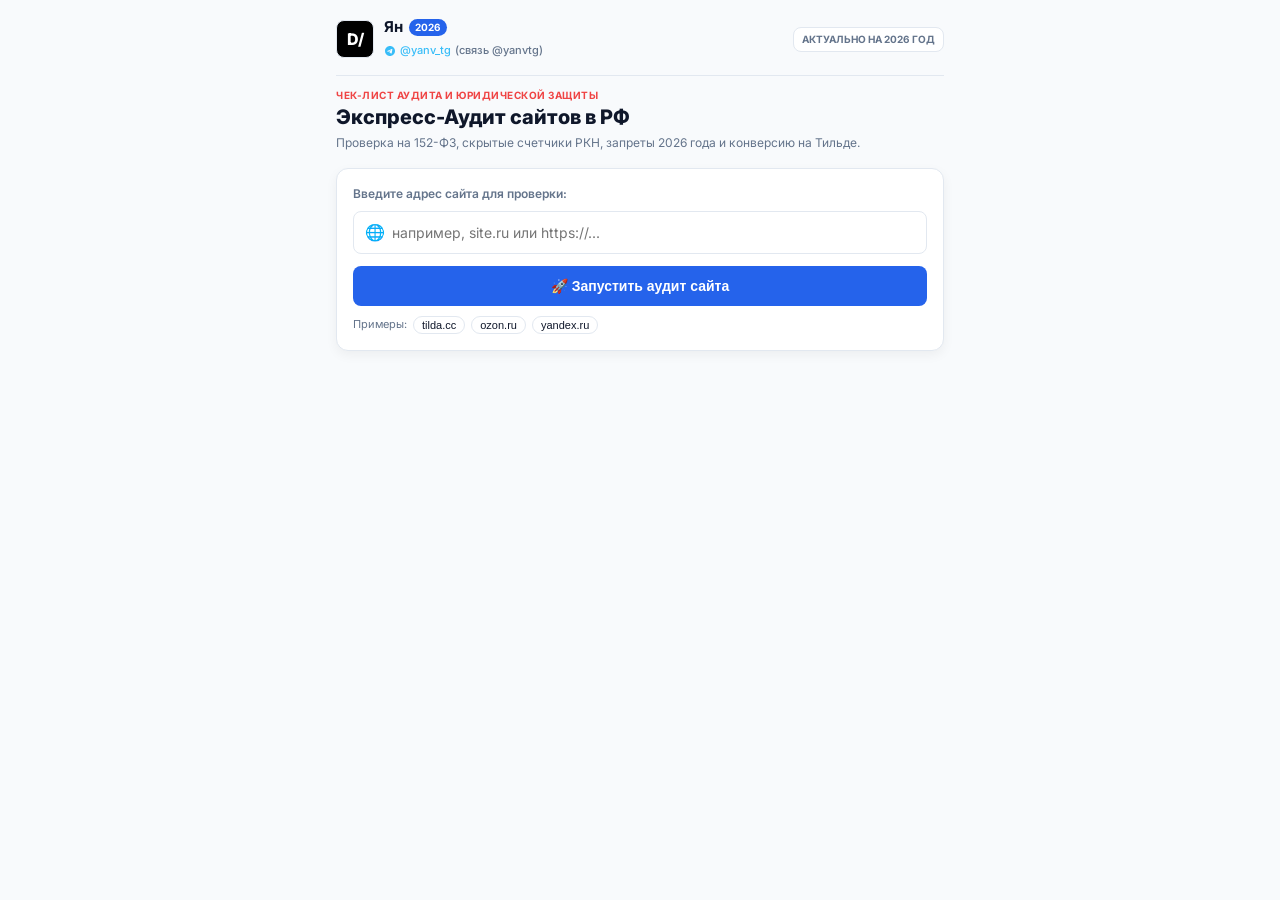
==== public/index.html @ 71593c88 "feat: configure Vercel deployment with serverless handler and bundled fonts" ====
<!DOCTYPE html>
<html lang="ru">
<head>
  <meta charset="UTF-8" />
  <meta name="viewport" content="width=device-width, initial-scale=1.0, maximum-scale=1.0, user-scalable=no" />
  <title>Экспресс-Аудит сайтов 2026 | @yanv_tg</title>
  <!-- Telegram WebApp SDK -->
  <script src="https://telegram.org/js/telegram-web-app.js"></script>
  <!-- Google Fonts: Inter -->
  <link rel="preconnect" href="https://fonts.googleapis.com">
  <link rel="preconnect" href="https://fonts.gstatic.com" crossorigin>
  <link href="https://fonts.googleapis.com/css2?family=Inter:wght@400;500;600;700;800&display=swap" rel="stylesheet">
  <link rel="stylesheet" href="style.css" />
</head>
<body>
  <div id="app" class="app-container">
    <!-- Header -->
    <header class="app-header">
      <div class="brand-row">
        <div class="brand-left">
          <div class="brand-logo">D/</div>
          <div>
            <div class="brand-name">Ян <span class="badge-accent">2026</span></div>
            <a href="https://t.me/yanv_tg" target="_blank" class="brand-channel">
              <svg width="12" height="12" viewBox="0 0 24 24" fill="currentColor"><path d="M12 2C6.48 2 2 6.48 2 12s4.48 10 10 10 10-4.48 10-10S17.52 2 12 2zm4.64 6.8c-.15 1.58-.8 5.42-1.13 7.19-.14.75-.42 1-.68 1.03-.58.05-1.02-.38-1.58-.75-.88-.58-1.38-.94-2.23-1.5-.99-.65-.35-1.01.22-1.59.15-.15 2.71-2.48 2.76-2.69a.2.2 0 00-.05-.18c-.06-.05-.14-.03-.21-.02-.09.02-1.49.95-4.22 2.79-.4.27-.76.41-1.08.4-.36-.01-1.04-.2-1.55-.37-.63-.2-1.12-.31-1.08-.66.02-.18.27-.36.74-.55 2.92-1.27 4.86-2.11 5.83-2.51 2.78-1.16 3.35-1.36 3.73-1.36.08 0 .27.02.39.12.1.08.13.19.14.27-.01.06.01.24 0 .38z"/></svg>
              @yanv_tg <span>(связь @yanvtg)</span>
            </a>
          </div>
        </div>
        <div class="badge-year">АКТУАЛЬНО НА 2026 ГОД</div>
      </div>
      <div class="header-intro">
        <div class="kicker">ЧЕК-ЛИСТ АУДИТА И ЮРИДИЧЕСКОЙ ЗАЩИТЫ</div>
        <h1 class="main-title">Экспресс-Аудит сайтов в РФ</h1>
        <p class="main-subtitle">Проверка на 152-ФЗ, скрытые счетчики РКН, запреты 2026 года и конверсию на Тильде.</p>
      </div>
    </header>

    <!-- Main Content -->
    <main class="app-main">
      <!-- Input Card -->
      <section id="input-card" class="card input-card">
        <label for="site-url" class="input-label">Введите адрес сайта для проверки:</label>
        <div class="input-wrapper">
          <span class="input-icon">🌐</span>
          <input type="text" id="site-url" placeholder="например, site.ru или https://..." autocomplete="off" />
          <button id="btn-clear" class="btn-clear" style="display: none;">✕</button>
        </div>
        <button id="btn-submit" class="btn btn-primary">
          <span class="btn-text">🚀 Запустить аудит сайта</span>
          <span class="btn-spinner" style="display: none;"></span>
        </button>
        <div class="quick-examples">
          <span>Примеры:</span>
          <button class="quick-chip" data-url="tilda.cc">tilda.cc</button>
          <button class="quick-chip" data-url="ozon.ru">ozon.ru</button>
          <button class="quick-chip" data-url="yandex.ru">yandex.ru</button>
        </div>
      </section>

      <!-- Loading State -->
      <section id="loading-card" class="card loading-card" style="display: none;">
        <div class="spinner-ring"></div>
        <h3 class="loading-title">Идет глубокое сканирование сайта...</h3>
        <p id="loading-domain" class="loading-domain"></p>
        <ul class="loading-steps">
          <li id="step-1" class="step active">📡 Подключение и проверка DNS / SSL...</li>
          <li id="step-2" class="step">⚖️ Проверка 152-ФЗ, форм и чекбоксов...</li>
          <li id="step-3" class="step">🔍 Поиск скрытых Google Analytics и Meta...</li>
          <li id="step-4" class="step">🇷🇺 Проверка русификации и доступности 2026...</li>
          <li id="step-5" class="step">🚀 Аудит первого экрана и конверсии...</li>
        </ul>
      </section>

      <!-- Error State -->
      <section id="error-card" class="card error-card" style="display: none;">
        <div class="error-icon">⚠️</div>
        <h3 class="error-title">Не удалось выполнить проверку</h3>
        <p id="error-message" class="error-message"></p>
        <button id="btn-retry" class="btn btn-secondary">Попробовать снова</button>
      </section>

      <!-- Results View -->
      <section id="results-view" style="display: none;">
        <!-- Top Metrics Overview -->
        <div class="card result-overview-card">
          <div class="site-header-row">
            <div>
              <span id="res-tilda-badge" class="tilda-badge">Tilda CMS</span>
              <h2 id="res-domain" class="res-domain">site.ru</h2>
            </div>
            <div class="site-meta-tags">
              <span id="res-ssl-badge" class="meta-tag">HTTPS</span>
              <span id="res-speed-badge" class="meta-tag">⚡ 280 мс</span>
            </div>
          </div>

          <!-- Readiness Bar -->
          <div class="readiness-box">
            <div class="readiness-header">
              <span class="readiness-title">ГОТОВНОСТЬ К ПРОВЕРКАМ РКН:</span>
              <span id="res-readiness-val" class="readiness-value">0 / 27 (0%)</span>
            </div>
            <div class="progress-track">
              <div id="res-progress-bar" class="progress-fill" style="width: 0%;"></div>
            </div>
          </div>

          <!-- 3 Stat Blocks (Like PDF) -->
          <div class="metrics-grid">
            <div class="metric-card">
              <div class="metric-label">УРОВЕНЬ РИСКА</div>
              <div id="res-risk-level" class="metric-value risk-high">Высокий риск</div>
            </div>
            <div class="metric-card">
              <div class="metric-label">ШТРАФ ЗА ФОРМУ</div>
              <div id="res-fine-form" class="metric-value">до 700 000 ₽</div>
            </div>
            <div class="metric-card">
              <div class="metric-label">ШТРАФ ЗА ЛОКАЛИЗАЦИЮ</div>
              <div id="res-fine-loc" class="metric-value">до 18 000 000 ₽</div>
            </div>
          </div>

          <!-- RKN 2026 Warning Callout -->
          <div class="callout-2026">
            <strong>Реальность 2026 года:</strong> Роскомнадзор внедрил круглосуточное автоматическое сканирование нейросетями. ИИ-боты находят скрытые счетчики Google Analytics, пиксели Meta, отсутствие политики и предустановленные галочки. Дедлайн на устранение — 10 дней.
          </div>

          <!-- Action Buttons -->
          <div class="action-buttons-row">
            <button id="btn-download-pdf" class="btn btn-pdf">
              <span>📥 Скачать PDF-отчет</span>
            </button>
            <button id="btn-copy-summary" class="btn btn-copy">
              <span>📋 Скопировать выжимку</span>
            </button>
            <button id="btn-new-check" class="btn btn-ghost">
              <span>🔄 Другой сайт</span>
            </button>
          </div>
        </div>

        <!-- Navigation Tabs -->
        <div class="tabs-nav">
          <button class="tab-btn active" data-tab="tab-legal">
            ⚖️ Юридический аудит (27 пунктов)
          </button>
          <button class="tab-btn" data-tab="tab-marketing">
            🚀 Продажи и конверсия (<span id="res-marketing-score">0</span>/100)
          </button>
        </div>

        <!-- Tab 1: Legal Audit -->
        <div id="tab-legal" class="tab-content active">
          <!-- Filter chips -->
          <div class="filter-row">
            <button class="filter-chip active" data-filter="all">Все (27)</button>
            <button class="filter-chip chip-failed" data-filter="failed">🔴 Нарушения (<span id="count-failed">0</span>)</button>
            <button class="filter-chip chip-warning" data-filter="warning">🟡 Внимание (<span id="count-warning">0</span>)</button>
            <button class="filter-chip chip-passed" data-filter="passed">🟢 В норме (<span id="count-passed">0</span>)</button>
          </div>

          <!-- Accordion Blocks 1 to 7 -->
          <div id="legal-blocks-container" class="legal-blocks-container">
            <!-- Dynamically populated -->
          </div>
        </div>

        <!-- Tab 2: Marketing Audit -->
        <div id="tab-marketing" class="tab-content">
          <div class="card marketing-overview-card">
            <div class="m-head">
              <h3>Маркетинг и UX: почему сайт теряет клиентов</h3>
              <p>Оценка факторов первого экрана, структуры УТП, точек захвата и мобильного опыта на Tilda.</p>
            </div>
            <div id="marketing-items-container" class="marketing-items-container">
              <!-- Dynamically populated -->
            </div>
          </div>
        </div>

        <!-- Lead Magnet / Footer CTA Card (Author branding) -->
        <div class="card cta-card">
          <div class="cta-badge">ЭКСПРЕСС-АУДИТ И ДОРАБОТКА НА ТИЛЬДЕ</div>
          <h3 class="cta-title">Нужен профессиональный аудит сайта под ключ?</h3>
          <p class="cta-desc">
            Проверим скрытые скрипты, настроим формы по 152-ФЗ, устраним риск блокировок РКН и доработаем конверсию на Тильде.
          </p>
          <div class="cta-buttons">
            <a href="https://t.me/yanv_tg" target="_blank" class="btn btn-channel">
              📢 Подписаться на канал @yanv_tg
            </a>
            <a href="https://t.me/yanvtg" target="_blank" class="btn btn-author">
              💬 Написать автору: @yanvtg
            </a>
          </div>
        </div>
      </section>
    </main>

    <!-- Toast Notification -->
    <div id="toast" class="toast">Отчет скопирован в буфер обмена!</div>
  </div>

  <script src="app.js"></script>
</body>
</html>
---- public/style.css ----
/* =========================================================
   Telegram Mini App Theme & Reset
   ========================================================= */
:root {
  --bg-color: var(--tg-theme-bg-color, #0f172a);
  --secondary-bg: var(--tg-theme-secondary-bg-color, #1e293b);
  --card-bg: #1e293b;
  --text-color: var(--tg-theme-text-color, #f8fafc);
  --hint-color: var(--tg-theme-hint-color, #94a3b8);
  --link-color: var(--tg-theme-link-color, #38bdf8);
  --button-color: var(--tg-theme-button-color, #2563eb);
  --button-text-color: var(--tg-theme-button-text-color, #ffffff);

  --accent-red: #ef4444;
  --accent-red-bg: rgba(239, 68, 68, 0.12);
  --accent-yellow: #f59e0b;
  --accent-yellow-bg: rgba(245, 158, 11, 0.12);
  --accent-green: #10b981;
  --accent-green-bg: rgba(16, 185, 129, 0.12);
  --border-color: #334155;
  --radius-sm: 8px;
  --radius-md: 12px;
  --radius-lg: 16px;
}

/* Telegram Light theme override if user is in light mode */
@media (prefers-color-scheme: light) {
  :root {
    --bg-color: var(--tg-theme-bg-color, #f8fafc);
    --secondary-bg: var(--tg-theme-secondary-bg-color, #ffffff);
    --card-bg: #ffffff;
    --text-color: var(--tg-theme-text-color, #0f172a);
    --hint-color: var(--tg-theme-hint-color, #64748b);
    --border-color: #e2e8f0;
  }
}

* {
  box-sizing: border-box;
  margin: 0;
  padding: 0;
  -webkit-tap-highlight-color: transparent;
}

body {
  font-family: 'Inter', -apple-system, BlinkMacSystemFont, 'Segoe UI', Roboto, sans-serif;
  background-color: var(--bg-color);
  color: var(--text-color);
  line-height: 1.5;
  min-height: 100vh;
  padding-bottom: 24px;
}

.app-container {
  max-width: 640px;
  margin: 0 auto;
  padding: 16px;
}

/* =========================================================
   Header & Branding
   ========================================================= */
.app-header {
  margin-bottom: 16px;
}

.brand-row {
  display: flex;
  align-items: center;
  justify-content: space-between;
  margin-bottom: 12px;
  padding-bottom: 12px;
  border-bottom: 1px solid var(--border-color);
}

.brand-left {
  display: flex;
  align-items: center;
  gap: 10px;
}

.brand-logo {
  width: 38px;
  height: 38px;
  background: #000000;
  color: #ffffff;
  font-weight: 800;
  font-size: 16px;
  display: flex;
  align-items: center;
  justify-content: center;
  border-radius: var(--radius-sm);
  border: 1px solid var(--border-color);
}

.brand-name {
  font-weight: 700;
  font-size: 15px;
  display: flex;
  align-items: center;
  gap: 6px;
}

.badge-accent {
  background: var(--button-color);
  color: #fff;
  font-size: 10px;
  padding: 1px 6px;
  border-radius: 999px;
}

.brand-channel {
  display: inline-flex;
  align-items: center;
  gap: 4px;
  color: var(--link-color);
  font-size: 11px;
  text-decoration: none;
  font-weight: 500;
}

.brand-channel span {
  color: var(--hint-color);
}

.badge-year {
  font-size: 10px;
  font-weight: 700;
  background: var(--secondary-bg);
  color: var(--hint-color);
  padding: 4px 8px;
  border-radius: var(--radius-sm);
  border: 1px solid var(--border-color);
}

.header-intro .kicker {
  font-size: 10px;
  font-weight: 700;
  color: var(--accent-red);
  letter-spacing: 0.5px;
  margin-bottom: 2px;
}

.main-title {
  font-size: 20px;
  font-weight: 800;
  line-height: 1.25;
  margin-bottom: 4px;
}

.main-subtitle {
  font-size: 12px;
  color: var(--hint-color);
}

/* =========================================================
   Cards & Layout
   ========================================================= */
.card {
  background: var(--card-bg);
  border: 1px solid var(--border-color);
  border-radius: var(--radius-md);
  padding: 16px;
  margin-bottom: 16px;
  box-shadow: 0 4px 12px rgba(0, 0, 0, 0.05);
}

.input-label {
  display: block;
  font-size: 12px;
  font-weight: 600;
  color: var(--hint-color);
  margin-bottom: 8px;
}

.input-wrapper {
  position: relative;
  display: flex;
  align-items: center;
  margin-bottom: 12px;
}

.input-icon {
  position: absolute;
  left: 12px;
  font-size: 16px;
}

.input-wrapper input {
  width: 100%;
  padding: 12px 36px 12px 38px;
  background: var(--secondary-bg);
  border: 1px solid var(--border-color);
  border-radius: var(--radius-sm);
  color: var(--text-color);
  font-size: 14px;
  font-family: inherit;
  outline: none;
  transition: border-color 0.2s;
}

.input-wrapper input:focus {
  border-color: var(--button-color);
}

.btn-clear {
  position: absolute;
  right: 12px;
  background: none;
  border: none;
  color: var(--hint-color);
  font-size: 14px;
  cursor: pointer;
}

.quick-examples {
  display: flex;
  align-items: center;
  gap: 6px;
  margin-top: 10px;
  font-size: 11px;
  color: var(--hint-color);
  flex-wrap: wrap;
}

.quick-chip {
  background: var(--secondary-bg);
  border: 1px solid var(--border-color);
  color: var(--text-color);
  border-radius: 999px;
  padding: 2px 8px;
  font-size: 11px;
  cursor: pointer;
  transition: all 0.2s;
}

.quick-chip:hover {
  border-color: var(--button-color);
  color: var(--link-color);
}

/* =========================================================
   Buttons
   ========================================================= */
.btn {
  display: inline-flex;
  align-items: center;
  justify-content: center;
  gap: 8px;
  width: 100%;
  padding: 12px 16px;
  font-size: 14px;
  font-weight: 600;
  border-radius: var(--radius-sm);
  border: none;
  cursor: pointer;
  transition: opacity 0.2s, transform 0.1s;
  text-decoration: none;
}

.btn:active {
  transform: scale(0.98);
}

.btn-primary {
  background: var(--button-color);
  color: var(--button-text-color);
}

.btn-secondary {
  background: var(--secondary-bg);
  border: 1px solid var(--border-color);
  color: var(--text-color);
}

.btn-pdf {
  background: #dc2626;
  color: #ffffff;
}

.btn-copy {
  background: #0284c7;
  color: #ffffff;
}

.btn-ghost {
  background: transparent;
  border: 1px solid var(--border-color);
  color: var(--text-color);
}

/* =========================================================
   Loading State
   ========================================================= */
.loading-card {
  text-align: center;
  padding: 28px 16px;
}

.spinner-ring {
  display: inline-block;
  width: 44px;
  height: 44px;
  border: 3px solid rgba(56, 189, 248, 0.2);
  border-radius: 50%;
  border-top-color: var(--link-color);
  animation: spin 0.8s linear infinite;
  margin-bottom: 12px;
}

@keyframes spin {
  to { transform: rotate(360deg); }
}

.loading-title {
  font-size: 15px;
  font-weight: 700;
  margin-bottom: 4px;
}

.loading-domain {
  font-size: 12px;
  color: var(--link-color);
  margin-bottom: 16px;
}

.loading-steps {
  list-style: none;
  text-align: left;
  max-width: 320px;
  margin: 0 auto;
  font-size: 12px;
  color: var(--hint-color);
}

.loading-steps li {
  padding: 4px 0;
  transition: color 0.3s;
}

.loading-steps li.active {
  color: var(--text-color);
  font-weight: 600;
}

.loading-steps li.done {
  color: var(--accent-green);
}

/* =========================================================
   Results View
   ========================================================= */
.site-header-row {
  display: flex;
  justify-content: space-between;
  align-items: flex-start;
  margin-bottom: 12px;
}

.tilda-badge {
  font-size: 9px;
  font-weight: 700;
  background: #ff5252;
  color: #ffffff;
  padding: 2px 6px;
  border-radius: 4px;
  text-transform: uppercase;
  letter-spacing: 0.5px;
}

.res-domain {
  font-size: 18px;
  font-weight: 800;
  margin-top: 2px;
}

.site-meta-tags {
  display: flex;
  gap: 6px;
}

.meta-tag {
  font-size: 10px;
  font-weight: 600;
  background: var(--secondary-bg);
  border: 1px solid var(--border-color);
  padding: 2px 6px;
  border-radius: 4px;
}

/* Readiness Track */
.readiness-box {
  background: var(--secondary-bg);
  border: 1px solid var(--border-color);
  border-radius: var(--radius-sm);
  padding: 10px;
  margin-bottom: 12px;
}

.readiness-header {
  display: flex;
  justify-content: space-between;
  font-size: 11px;
  font-weight: 700;
  margin-bottom: 6px;
}

.readiness-title {
  color: var(--hint-color);
}

.readiness-value {
  color: var(--link-color);
}

.progress-track {
  height: 8px;
  background: var(--border-color);
  border-radius: 999px;
  overflow: hidden;
}

.progress-fill {
  height: 100%;
  background: linear-gradient(90deg, #ef4444 0%, #f59e0b 50%, #10b981 100%);
  border-radius: 999px;
  transition: width 0.8s ease-out;
}

/* 3 Metrics Grid */
.metrics-grid {
  display: grid;
  grid-template-columns: 1fr 1fr 1fr;
  gap: 8px;
  margin-bottom: 12px;
}

.metric-card {
  background: var(--secondary-bg);
  border: 1px solid var(--border-color);
  border-radius: var(--radius-sm);
  padding: 8px;
  text-align: center;
}

.metric-label {
  font-size: 8px;
  font-weight: 700;
  color: var(--hint-color);
  letter-spacing: 0.3px;
  margin-bottom: 4px;
}

.metric-value {
  font-size: 12px;
  font-weight: 800;
  line-height: 1.2;
}

.metric-value.risk-critical { color: var(--accent-red); }
.metric-value.risk-high { color: #f97316; }
.metric-value.risk-medium { color: var(--accent-yellow); }
.metric-value.risk-low { color: var(--accent-green); }

/* Reality Callout */
.callout-2026 {
  background: var(--accent-red-bg);
  border-left: 3px solid var(--accent-red);
  border-radius: 0 var(--radius-sm) var(--radius-sm) 0;
  padding: 8px 10px;
  font-size: 11px;
  line-height: 1.4;
  color: #fca5a5;
  margin-bottom: 14px;
}

.callout-2026 strong {
  color: #ffffff;
}

/* Action Buttons */
.action-buttons-row {
  display: grid;
  grid-template-columns: 1.2fr 1.2fr 0.8fr;
  gap: 8px;
}

@media (max-width: 480px) {
  .action-buttons-row {
    grid-template-columns: 1fr;
  }
}

/* Tabs */
.tabs-nav {
  display: flex;
  gap: 6px;
  margin-bottom: 12px;
}

.tab-btn {
  flex: 1;
  padding: 8px 12px;
  font-size: 12px;
  font-weight: 600;
  border-radius: var(--radius-sm);
  background: var(--secondary-bg);
  border: 1px solid var(--border-color);
  color: var(--hint-color);
  cursor: pointer;
  transition: all 0.2s;
}

.tab-btn.active {
  background: var(--button-color);
  color: #ffffff;
  border-color: var(--button-color);
}

.tab-content {
  display: none;
}

.tab-content.active {
  display: block;
}

/* Filters */
.filter-row {
  display: flex;
  gap: 6px;
  margin-bottom: 12px;
  overflow-x: auto;
  padding-bottom: 4px;
}

.filter-chip {
  padding: 4px 10px;
  font-size: 11px;
  font-weight: 600;
  border-radius: 999px;
  background: var(--secondary-bg);
  border: 1px solid var(--border-color);
  color: var(--hint-color);
  cursor: pointer;
  white-space: nowrap;
}

.filter-chip.active {
  border-color: var(--text-color);
  color: var(--text-color);
}

/* Block Accordions */
.legal-block {
  background: var(--card-bg);
  border: 1px solid var(--border-color);
  border-radius: var(--radius-md);
  margin-bottom: 10px;
  overflow: hidden;
}

.block-header {
  padding: 10px 14px;
  background: var(--secondary-bg);
  display: flex;
  justify-content: space-between;
  align-items: center;
  cursor: pointer;
  user-select: none;
}

.block-title {
  font-size: 12px;
  font-weight: 700;
}

.block-fine-tag {
  font-size: 10px;
  font-weight: 700;
  color: var(--accent-red);
}

.block-items-list {
  padding: 8px 12px;
  display: flex;
  flex-direction: column;
  gap: 8px;
}

/* Item Card */
.audit-item {
  background: var(--secondary-bg);
  border: 1px solid var(--border-color);
  border-radius: var(--radius-sm);
  padding: 10px;
  transition: border-color 0.2s;
}

.audit-item.status-failed {
  border-left: 3px solid var(--accent-red);
}

.audit-item.status-warning {
  border-left: 3px solid var(--accent-yellow);
}

.audit-item.status-passed {
  border-left: 3px solid var(--accent-green);
}

.item-head {
  display: flex;
  justify-content: space-between;
  align-items: flex-start;
  margin-bottom: 4px;
}

.item-title-row {
  display: flex;
  align-items: center;
  gap: 6px;
}

.status-badge {
  font-size: 11px;
}

.item-title {
  font-size: 12px;
  font-weight: 700;
}

.item-law {
  font-size: 9px;
  color: var(--hint-color);
}

.item-details {
  font-size: 11px;
  color: var(--hint-color);
  margin-bottom: 6px;
  line-height: 1.4;
}

.item-fix-box {
  background: rgba(2, 132, 199, 0.08);
  border-radius: 4px;
  padding: 6px 8px;
  font-size: 11px;
  color: #38bdf8;
  line-height: 1.35;
}

.item-fix-box strong {
  color: #7dd3fc;
}

/* Marketing Tab Styles */
.marketing-overview-card .m-head {
  margin-bottom: 12px;
}

.marketing-overview-card .m-head h3 {
  font-size: 14px;
  font-weight: 700;
}

.marketing-overview-card .m-head p {
  font-size: 11px;
  color: var(--hint-color);
}

.marketing-items-container {
  display: flex;
  flex-direction: column;
  gap: 8px;
}

/* Lead Magnet CTA Card */
.cta-card {
  background: linear-gradient(135deg, #1e293b 0%, #0f172a 100%);
  border: 1px solid #3b82f6;
  text-align: center;
  padding: 20px 16px;
  margin-top: 16px;
}

.cta-badge {
  display: inline-block;
  font-size: 9px;
  font-weight: 800;
  color: #38bdf8;
  background: rgba(56, 189, 248, 0.1);
  padding: 3px 8px;
  border-radius: 999px;
  letter-spacing: 0.5px;
  margin-bottom: 8px;
}

.cta-title {
  font-size: 15px;
  font-weight: 800;
  margin-bottom: 6px;
}

.cta-desc {
  font-size: 12px;
  color: var(--hint-color);
  margin-bottom: 16px;
  line-height: 1.4;
}

.cta-buttons {
  display: flex;
  flex-direction: column;
  gap: 8px;
}

.btn-channel {
  background: #2563eb;
  color: #ffffff;
}

.btn-author {
  background: #0284c7;
  color: #ffffff;
}

/* Toast */
.toast {
  position: fixed;
  bottom: 20px;
  left: 50%;
  transform: translateX(-50%) translateY(100px);
  background: #10b981;
  color: #ffffff;
  padding: 10px 16px;
  border-radius: 999px;
  font-size: 12px;
  font-weight: 600;
  box-shadow: 0 4px 12px rgba(0, 0, 0, 0.3);
  transition: transform 0.3s cubic-bezier(0.175, 0.885, 0.32, 1.275);
  z-index: 9999;
}

.toast.show {
  transform: translateX(-50%) translateY(0);
}
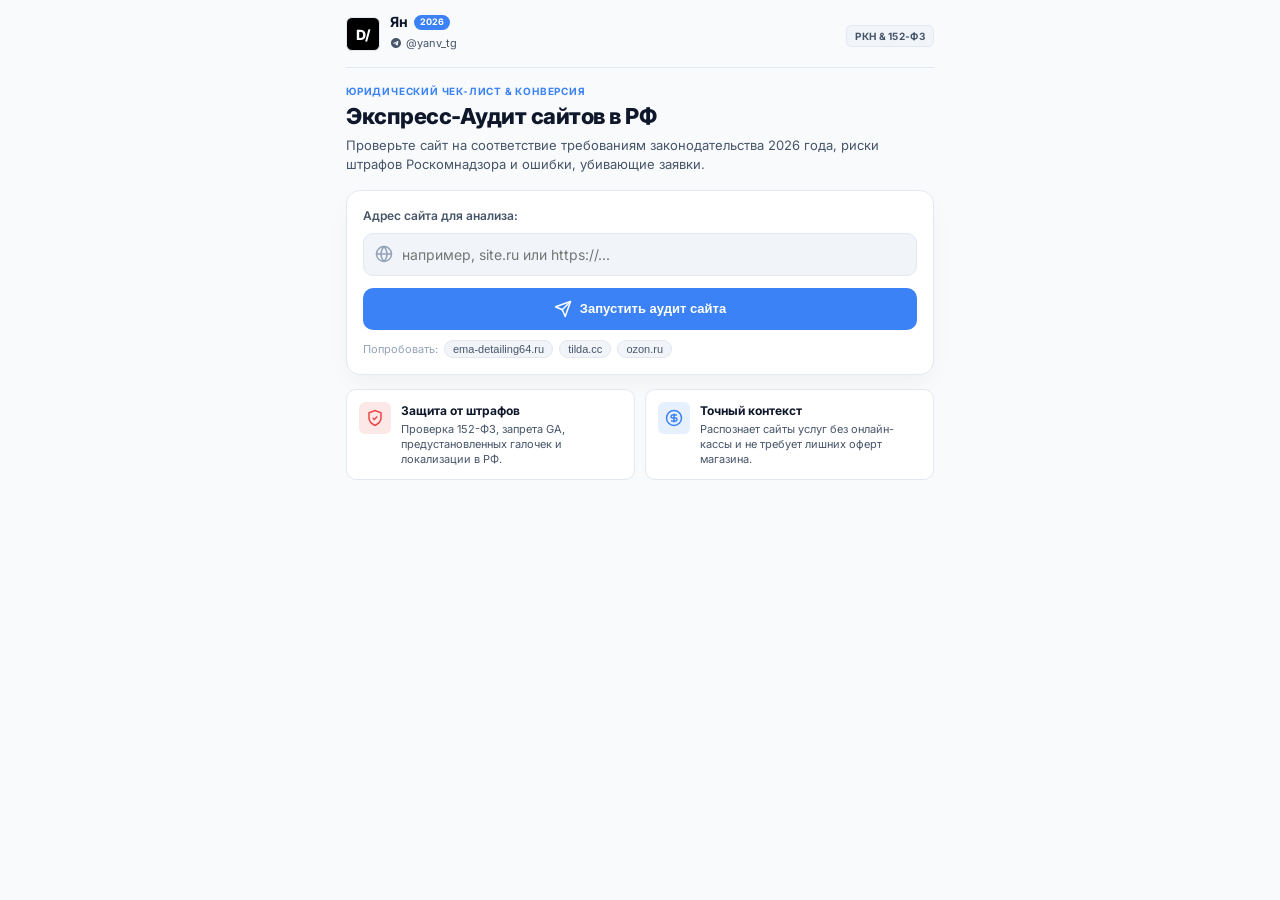
==== commit e47febb2: "feat: executive summary snapshot, SVG vector icons, return home button, and context-aware site class" ====
--- a/public/index.html
+++ b/public/index.html
@@ -6,7 +6,7 @@
   <title>Экспресс-Аудит сайтов 2026 | @yanv_tg</title>
   <!-- Telegram WebApp SDK -->
   <script src="https://telegram.org/js/telegram-web-app.js"></script>
-  <!-- Google Fonts: Inter -->
+  <!-- Inter font with tight typography -->
   <link rel="preconnect" href="https://fonts.googleapis.com">
   <link rel="preconnect" href="https://fonts.gstatic.com" crossorigin>
   <link href="https://fonts.googleapis.com/css2?family=Inter:wght@400;500;600;700;800&display=swap" rel="stylesheet">
@@ -14,193 +14,243 @@
 </head>
 <body>
   <div id="app" class="app-container">
-    <!-- Header -->
-    <header class="app-header">
-      <div class="brand-row">
-        <div class="brand-left">
-          <div class="brand-logo">D/</div>
-          <div>
-            <div class="brand-name">Ян <span class="badge-accent">2026</span></div>
-            <a href="https://t.me/yanv_tg" target="_blank" class="brand-channel">
+    <!-- Top Bar -->
+    <header class="top-nav">
+      <div class="nav-left">
+        <button id="btn-back-home" class="btn-back" style="display: none;" title="На главный экран">
+          <svg width="18" height="18" viewBox="0 0 24 24" fill="none" stroke="currentColor" stroke-width="2" stroke-linecap="round" stroke-linejoin="round"><path d="m15 18-6-6 6-6"/></svg>
+          <span>На главную</span>
+        </button>
+        <div class="brand-group" id="header-brand">
+          <div class="brand-badge">D/</div>
+          <div class="brand-meta">
+            <div class="brand-name">
+              <span>Ян</span>
+              <span class="pill-year">2026</span>
+            </div>
+            <a href="https://t.me/yanv_tg" target="_blank" class="brand-link">
               <svg width="12" height="12" viewBox="0 0 24 24" fill="currentColor"><path d="M12 2C6.48 2 2 6.48 2 12s4.48 10 10 10 10-4.48 10-10S17.52 2 12 2zm4.64 6.8c-.15 1.58-.8 5.42-1.13 7.19-.14.75-.42 1-.68 1.03-.58.05-1.02-.38-1.58-.75-.88-.58-1.38-.94-2.23-1.5-.99-.65-.35-1.01.22-1.59.15-.15 2.71-2.48 2.76-2.69a.2.2 0 00-.05-.18c-.06-.05-.14-.03-.21-.02-.09.02-1.49.95-4.22 2.79-.4.27-.76.41-1.08.4-.36-.01-1.04-.2-1.55-.37-.63-.2-1.12-.31-1.08-.66.02-.18.27-.36.74-.55 2.92-1.27 4.86-2.11 5.83-2.51 2.78-1.16 3.35-1.36 3.73-1.36.08 0 .27.02.39.12.1.08.13.19.14.27-.01.06.01.24 0 .38z"/></svg>
-              @yanv_tg <span>(связь @yanvtg)</span>
+              <span>@yanv_tg</span>
             </a>
           </div>
         </div>
-        <div class="badge-year">АКТУАЛЬНО НА 2026 ГОД</div>
       </div>
-      <div class="header-intro">
-        <div class="kicker">ЧЕК-ЛИСТ АУДИТА И ЮРИДИЧЕСКОЙ ЗАЩИТЫ</div>
-        <h1 class="main-title">Экспресс-Аудит сайтов в РФ</h1>
-        <p class="main-subtitle">Проверка на 152-ФЗ, скрытые счетчики РКН, запреты 2026 года и конверсию на Тильде.</p>
+      <div class="nav-right">
+        <span class="compliance-tag">РКН & 152-ФЗ</span>
       </div>
     </header>
 
-    <!-- Main Content -->
-    <main class="app-main">
-      <!-- Input Card -->
-      <section id="input-card" class="card input-card">
-        <label for="site-url" class="input-label">Введите адрес сайта для проверки:</label>
-        <div class="input-wrapper">
-          <span class="input-icon">🌐</span>
-          <input type="text" id="site-url" placeholder="например, site.ru или https://..." autocomplete="off" />
-          <button id="btn-clear" class="btn-clear" style="display: none;">✕</button>
-        </div>
-        <button id="btn-submit" class="btn btn-primary">
-          <span class="btn-text">🚀 Запустить аудит сайта</span>
-          <span class="btn-spinner" style="display: none;"></span>
-        </button>
-        <div class="quick-examples">
-          <span>Примеры:</span>
-          <button class="quick-chip" data-url="tilda.cc">tilda.cc</button>
-          <button class="quick-chip" data-url="ozon.ru">ozon.ru</button>
-          <button class="quick-chip" data-url="yandex.ru">yandex.ru</button>
-        </div>
-      </section>
-
-      <!-- Loading State -->
+    <!-- Main Views -->
+    <main class="main-content">
+      <!-- 1. Input Screen -->
+      <section id="input-card" class="view-panel">
+        <div class="hero-intro">
+          <div class="sub-kicker">ЮРИДИЧЕСКИЙ ЧЕК-ЛИСТ & КОНВЕРСИЯ</div>
+          <h1 class="hero-title">Экспресс-Аудит сайтов в РФ</h1>
+          <p class="hero-subtitle">
+            Проверьте сайт на соответствие требованиям законодательства 2026 года, риски штрафов Роскомнадзора и ошибки, убивающие заявки.
+          </p>
+        </div>
+
+        <div class="card search-card">
+          <label for="site-url" class="field-label">Адрес сайта для анализа:</label>
+          <div class="input-field">
+            <svg class="field-icon" width="18" height="18" viewBox="0 0 24 24" fill="none" stroke="currentColor" stroke-width="2" stroke-linecap="round" stroke-linejoin="round"><circle cx="12" cy="12" r="10"/><path d="M12 2a14.5 14.5 0 0 0 0 20 14.5 14.5 0 0 0 0-20"/><path d="M2 12h20"/></svg>
+            <input type="text" id="site-url" placeholder="например, site.ru или https://..." autocomplete="off" />
+            <button id="btn-clear" class="btn-icon-clear" style="display: none;">
+              <svg width="14" height="14" viewBox="0 0 24 24" fill="none" stroke="currentColor" stroke-width="2" stroke-linecap="round" stroke-linejoin="round"><path d="M18 6 6 18"/><path d="m6 6 12 12"/></svg>
+            </button>
+          </div>
+
+          <button id="btn-submit" class="btn btn-primary">
+            <svg width="18" height="18" viewBox="0 0 24 24" fill="none" stroke="currentColor" stroke-width="2" stroke-linecap="round" stroke-linejoin="round"><path d="m22 2-7 20-4-9-9-4Z"/><path d="M22 2 11 13"/></svg>
+            <span>Запустить аудит сайта</span>
+          </button>
+
+          <div class="quick-row">
+            <span class="quick-label">Попробовать:</span>
+            <button class="quick-chip" data-url="ema-detailing64.ru">ema-detailing64.ru</button>
+            <button class="quick-chip" data-url="tilda.cc">tilda.cc</button>
+            <button class="quick-chip" data-url="ozon.ru">ozon.ru</button>
+          </div>
+        </div>
+
+        <!-- Trust Feature Cards -->
+        <div class="features-grid">
+          <div class="feature-item">
+            <div class="feat-icon feat-red">
+              <svg width="18" height="18" viewBox="0 0 24 24" fill="none" stroke="currentColor" stroke-width="2"><path d="M12 22s8-4 8-10V5l-8-3-8 3v7c0 6 8 10 8 10"/><path d="m9 12 2 2 4-4"/></svg>
+            </div>
+            <div>
+              <div class="feat-title">Защита от штрафов</div>
+              <div class="feat-desc">Проверка 152-ФЗ, запрета GA, предустановленных галочек и локализации в РФ.</div>
+            </div>
+          </div>
+          <div class="feature-item">
+            <div class="feat-icon feat-blue">
+              <svg width="18" height="18" viewBox="0 0 24 24" fill="none" stroke="currentColor" stroke-width="2"><circle cx="12" cy="12" r="10"/><path d="M16 8h-6a2 2 0 1 0 0 4h4a2 2 0 1 1 0 4H8"/><path d="M12 18V6"/></svg>
+            </div>
+            <div>
+              <div class="feat-title">Точный контекст</div>
+              <div class="feat-desc">Распознает сайты услуг без онлайн-кассы и не требует лишних оферт магазина.</div>
+            </div>
+          </div>
+        </div>
+      </section>
+
+      <!-- 2. Loading State -->
       <section id="loading-card" class="card loading-card" style="display: none;">
-        <div class="spinner-ring"></div>
-        <h3 class="loading-title">Идет глубокое сканирование сайта...</h3>
+        <div class="scanner-anim">
+          <div class="pulse-ring"></div>
+          <div class="scanner-core">
+            <svg width="24" height="24" viewBox="0 0 24 24" fill="none" stroke="currentColor" stroke-width="2"><circle cx="12" cy="12" r="10"/><path d="M12 2a14.5 14.5 0 0 0 0 20 14.5 14.5 0 0 0 0-20"/><path d="M2 12h20"/></svg>
+          </div>
+        </div>
+        <h3 class="loading-title">Идет сканирование сайта</h3>
         <p id="loading-domain" class="loading-domain"></p>
-        <ul class="loading-steps">
-          <li id="step-1" class="step active">📡 Подключение и проверка DNS / SSL...</li>
-          <li id="step-2" class="step">⚖️ Проверка 152-ФЗ, форм и чекбоксов...</li>
-          <li id="step-3" class="step">🔍 Поиск скрытых Google Analytics и Meta...</li>
-          <li id="step-4" class="step">🇷🇺 Проверка русификации и доступности 2026...</li>
-          <li id="step-5" class="step">🚀 Аудит первого экрана и конверсии...</li>
-        </ul>
-      </section>
-
-      <!-- Error State -->
+        <div class="step-progress">
+          <div id="step-1" class="step-line active"><span>1</span> Подключение к серверу, проверка SSL и хостинга...</div>
+          <div id="step-2" class="step-line"><span>2</span> Анализ форм, согласий и 152-ФЗ...</div>
+          <div id="step-3" class="step-line"><span>3</span> Поиск скрытых счетчиков Google и Meta...</div>
+          <div id="step-4" class="step-line"><span>4</span> Русификация и доступность по стандартам 2026...</div>
+          <div id="step-5" class="step-line"><span>5</span> Аудит оффера, точек контакта и конверсии...</div>
+        </div>
+      </section>
+
+      <!-- 3. Error Card -->
       <section id="error-card" class="card error-card" style="display: none;">
-        <div class="error-icon">⚠️</div>
-        <h3 class="error-title">Не удалось выполнить проверку</h3>
+        <div class="err-icon">
+          <svg width="24" height="24" viewBox="0 0 24 24" fill="none" stroke="currentColor" stroke-width="2"><circle cx="12" cy="12" r="10"/><line x1="12" y1="8" x2="12" y2="12"/><line x1="12" y1="16" x2="12.01" y2="16"/></svg>
+        </div>
+        <h3 class="error-title">Не удалось выполнить аудит</h3>
         <p id="error-message" class="error-message"></p>
         <button id="btn-retry" class="btn btn-secondary">Попробовать снова</button>
       </section>
 
-      <!-- Results View -->
+      <!-- 4. Results View -->
       <section id="results-view" style="display: none;">
-        <!-- Top Metrics Overview -->
-        <div class="card result-overview-card">
-          <div class="site-header-row">
-            <div>
-              <span id="res-tilda-badge" class="tilda-badge">Tilda CMS</span>
-              <h2 id="res-domain" class="res-domain">site.ru</h2>
-            </div>
-            <div class="site-meta-tags">
-              <span id="res-ssl-badge" class="meta-tag">HTTPS</span>
-              <span id="res-speed-badge" class="meta-tag">⚡ 280 мс</span>
-            </div>
-          </div>
-
-          <!-- Readiness Bar -->
-          <div class="readiness-box">
-            <div class="readiness-header">
-              <span class="readiness-title">ГОТОВНОСТЬ К ПРОВЕРКАМ РКН:</span>
-              <span id="res-readiness-val" class="readiness-value">0 / 27 (0%)</span>
-            </div>
-            <div class="progress-track">
-              <div id="res-progress-bar" class="progress-fill" style="width: 0%;"></div>
-            </div>
-          </div>
-
-          <!-- 3 Stat Blocks (Like PDF) -->
-          <div class="metrics-grid">
-            <div class="metric-card">
-              <div class="metric-label">УРОВЕНЬ РИСКА</div>
-              <div id="res-risk-level" class="metric-value risk-high">Высокий риск</div>
-            </div>
-            <div class="metric-card">
-              <div class="metric-label">ШТРАФ ЗА ФОРМУ</div>
-              <div id="res-fine-form" class="metric-value">до 700 000 ₽</div>
-            </div>
-            <div class="metric-card">
-              <div class="metric-label">ШТРАФ ЗА ЛОКАЛИЗАЦИЮ</div>
-              <div id="res-fine-loc" class="metric-value">до 18 000 000 ₽</div>
-            </div>
-          </div>
-
-          <!-- RKN 2026 Warning Callout -->
-          <div class="callout-2026">
-            <strong>Реальность 2026 года:</strong> Роскомнадзор внедрил круглосуточное автоматическое сканирование нейросетями. ИИ-боты находят скрытые счетчики Google Analytics, пиксели Meta, отсутствие политики и предустановленные галочки. Дедлайн на устранение — 10 дней.
-          </div>
-
-          <!-- Action Buttons -->
-          <div class="action-buttons-row">
-            <button id="btn-download-pdf" class="btn btn-pdf">
-              <span>📥 Скачать PDF-отчет</span>
+        <!-- Return / Action Header -->
+        <div class="results-action-bar">
+          <button id="btn-back-results" class="btn-action-back">
+            <svg width="16" height="16" viewBox="0 0 24 24" fill="none" stroke="currentColor" stroke-width="2"><path d="m15 18-6-6 6-6"/></svg>
+            <span>На главный экран</span>
+          </button>
+          <button id="btn-download-pdf" class="btn-action-pdf">
+            <svg width="16" height="16" viewBox="0 0 24 24" fill="none" stroke="currentColor" stroke-width="2"><path d="M21 15v4a2 2 0 0 1-2 2H5a2 2 0 0 1-2-2v-4"/><polyline points="7 10 12 15 17 10"/><line x1="12" y1="15" x2="12" y2="3"/></svg>
+            <span>Скачать PDF</span>
+          </button>
+        </div>
+
+        <!-- NEW: Executive Summary Card (Короткий и понятный обзор) -->
+        <div class="card executive-summary-card">
+          <div class="summary-top">
+            <div class="verdict-header">
+              <span id="exec-badge" class="verdict-badge">Внимание</span>
+              <h2 id="exec-title" class="verdict-headline">Экспресс-сводка сайта</h2>
+            </div>
+            <div class="site-type-badge" id="exec-site-type">Сайт услуг</div>
+          </div>
+
+          <!-- Quick Takeaway Bullets -->
+          <div id="exec-takeaways" class="takeaways-list">
+            <!-- Dynamically populated key points -->
+          </div>
+
+          <!-- 3 Quick Numbers -->
+          <div class="snapshot-metrics">
+            <div class="snapshot-col">
+              <div class="snap-label">Юр. готовность</div>
+              <div class="snap-val" id="snap-legal">24 / 27</div>
+            </div>
+            <div class="snapshot-col">
+              <div class="snap-label">Риск штрафа за формы</div>
+              <div class="snap-val" id="snap-fine-form">0 ₽</div>
+            </div>
+            <div class="snapshot-col">
+              <div class="snap-label">Хостинг</div>
+              <div class="snap-val" id="snap-hosting">TimeWeb (РФ)</div>
+            </div>
+          </div>
+
+          <!-- Deep-dive anchor trigger -->
+          <button id="btn-scroll-details" class="btn-details-link">
+            <span>Смотреть подробный разбор по пунктам</span>
+            <svg width="14" height="14" viewBox="0 0 24 24" fill="none" stroke="currentColor" stroke-width="2"><path d="m6 9 6 6 6-6"/></svg>
+          </button>
+        </div>
+
+        <!-- Tabs Nav for In-depth view -->
+        <div id="deep-dive-section" class="details-section">
+          <div class="tabs-nav">
+            <button class="tab-btn active" data-tab="tab-legal">
+              <svg width="16" height="16" viewBox="0 0 24 24" fill="none" stroke="currentColor" stroke-width="2"><path d="M12 22s8-4 8-10V5l-8-3-8 3v7c0 6 8 10 8 10"/></svg>
+              <span>Юридический аудит (27 пунктов)</span>
             </button>
-            <button id="btn-copy-summary" class="btn btn-copy">
-              <span>📋 Скопировать выжимку</span>
+            <button class="tab-btn" data-tab="tab-marketing">
+              <svg width="16" height="16" viewBox="0 0 24 24" fill="none" stroke="currentColor" stroke-width="2"><polygon points="12 2 15.09 8.26 22 9.27 17 14.14 18.18 21.02 12 17.77 5.82 21.02 7 14.14 2 9.27 8.91 8.26 12 2"/></svg>
+              <span>Конверсия (<span id="res-marketing-score">0</span>/100)</span>
             </button>
-            <button id="btn-new-check" class="btn btn-ghost">
-              <span>🔄 Другой сайт</span>
-            </button>
-          </div>
-        </div>
-
-        <!-- Navigation Tabs -->
-        <div class="tabs-nav">
-          <button class="tab-btn active" data-tab="tab-legal">
-            ⚖️ Юридический аудит (27 пунктов)
-          </button>
-          <button class="tab-btn" data-tab="tab-marketing">
-            🚀 Продажи и конверсия (<span id="res-marketing-score">0</span>/100)
-          </button>
-        </div>
-
-        <!-- Tab 1: Legal Audit -->
-        <div id="tab-legal" class="tab-content active">
-          <!-- Filter chips -->
-          <div class="filter-row">
-            <button class="filter-chip active" data-filter="all">Все (27)</button>
-            <button class="filter-chip chip-failed" data-filter="failed">🔴 Нарушения (<span id="count-failed">0</span>)</button>
-            <button class="filter-chip chip-warning" data-filter="warning">🟡 Внимание (<span id="count-warning">0</span>)</button>
-            <button class="filter-chip chip-passed" data-filter="passed">🟢 В норме (<span id="count-passed">0</span>)</button>
-          </div>
-
-          <!-- Accordion Blocks 1 to 7 -->
-          <div id="legal-blocks-container" class="legal-blocks-container">
-            <!-- Dynamically populated -->
-          </div>
-        </div>
-
-        <!-- Tab 2: Marketing Audit -->
-        <div id="tab-marketing" class="tab-content">
-          <div class="card marketing-overview-card">
-            <div class="m-head">
-              <h3>Маркетинг и UX: почему сайт теряет клиентов</h3>
-              <p>Оценка факторов первого экрана, структуры УТП, точек захвата и мобильного опыта на Tilda.</p>
-            </div>
-            <div id="marketing-items-container" class="marketing-items-container">
+          </div>
+
+          <!-- Tab 1: Legal Audit Details -->
+          <div id="tab-legal" class="tab-content active">
+            <div class="filter-bar">
+              <button class="filter-pill active" data-filter="all">Все (27)</button>
+              <button class="filter-pill pill-fail" data-filter="failed">Нарушения (<span id="count-failed">0</span>)</button>
+              <button class="filter-pill pill-warn" data-filter="warning">Внимание (<span id="count-warning">0</span>)</button>
+              <button class="filter-pill pill-pass" data-filter="passed">В норме (<span id="count-passed">0</span>)</button>
+            </div>
+
+            <div id="legal-blocks-container" class="blocks-container">
               <!-- Dynamically populated -->
             </div>
           </div>
-        </div>
-
-        <!-- Lead Magnet / Footer CTA Card (Author branding) -->
-        <div class="card cta-card">
-          <div class="cta-badge">ЭКСПРЕСС-АУДИТ И ДОРАБОТКА НА ТИЛЬДЕ</div>
-          <h3 class="cta-title">Нужен профессиональный аудит сайта под ключ?</h3>
-          <p class="cta-desc">
-            Проверим скрытые скрипты, настроим формы по 152-ФЗ, устраним риск блокировок РКН и доработаем конверсию на Тильде.
+
+          <!-- Tab 2: Marketing Audit Details -->
+          <div id="tab-marketing" class="tab-content">
+            <div class="card marketing-card">
+              <div class="marketing-intro">
+                <h3>Аудит продаж: почему сайт теряет клиентов</h3>
+                <p>Анализ первого экрана, ясности предложения, удобства связи и вида ссылки в мессенджерах.</p>
+              </div>
+              <div id="marketing-items-container" class="marketing-list">
+                <!-- Dynamically populated -->
+              </div>
+            </div>
+          </div>
+        </div>
+
+        <!-- Utility Action Bar -->
+        <div class="util-row">
+          <button id="btn-copy-summary" class="btn btn-secondary">
+            <svg width="16" height="16" viewBox="0 0 24 24" fill="none" stroke="currentColor" stroke-width="2"><rect width="14" height="14" x="8" y="8" rx="2" ry="2"/><path d="M4 16c-1.1 0-2-.9-2-2V4c0-1.1.9-2 2-2h10c1.1 0 2 .9 2 2"/></svg>
+            <span>Скопировать выжимку для клиента</span>
+          </button>
+        </div>
+
+        <!-- Lead Generation Box (Author CTA) -->
+        <div class="card author-card">
+          <div class="author-badge">АУДИТ ПОД КЛЮЧ</div>
+          <h3 class="author-title">Нужен персональный аудит или доработка сайта?</h3>
+          <p class="author-desc">
+            Проверим ваш сайт на скрытые трекеры, защитим от блокировок РКН и доработаем конверсию.
           </p>
-          <div class="cta-buttons">
-            <a href="https://t.me/yanv_tg" target="_blank" class="btn btn-channel">
-              📢 Подписаться на канал @yanv_tg
+          <div class="author-actions">
+            <a href="https://t.me/yanv_tg" target="_blank" class="btn btn-tg-channel">
+              <svg width="16" height="16" viewBox="0 0 24 24" fill="currentColor"><path d="M12 2C6.48 2 2 6.48 2 12s4.48 10 10 10 10-4.48 10-10S17.52 2 12 2zm4.64 6.8c-.15 1.58-.8 5.42-1.13 7.19-.14.75-.42 1-.68 1.03-.58.05-1.02-.38-1.58-.75-.88-.58-1.38-.94-2.23-1.5-.99-.65-.35-1.01.22-1.59.15-.15 2.71-2.48 2.76-2.69a.2.2 0 00-.05-.18c-.06-.05-.14-.03-.21-.02-.09.02-1.49.95-4.22 2.79-.4.27-.76.41-1.08.4-.36-.01-1.04-.2-1.55-.37-.63-.2-1.12-.31-1.08-.66.02-.18.27-.36.74-.55 2.92-1.27 4.86-2.11 5.83-2.51 2.78-1.16 3.35-1.36 3.73-1.36.08 0 .27.02.39.12.1.08.13.19.14.27-.01.06.01.24 0 .38z"/></svg>
+              <span>Подписаться на канал @yanv_tg</span>
             </a>
-            <a href="https://t.me/yanvtg" target="_blank" class="btn btn-author">
-              💬 Написать автору: @yanvtg
+            <a href="https://t.me/yanvtg" target="_blank" class="btn btn-tg-contact">
+              <svg width="16" height="16" viewBox="0 0 24 24" fill="none" stroke="currentColor" stroke-width="2"><path d="m3 21 1.9-5.7a8.5 8.5 0 1 1 3.8 3.8z"/></svg>
+              <span>Написать автору: @yanvtg</span>
             </a>
           </div>
         </div>
       </section>
     </main>
 
-    <!-- Toast Notification -->
-    <div id="toast" class="toast">Отчет скопирован в буфер обмена!</div>
+    <!-- Toast -->
+    <div id="toast" class="toast">Отчет скопирован в буфер!</div>
   </div>
 
   <script src="app.js"></script>
--- a/public/style.css
+++ b/public/style.css
@@ -1,37 +1,45 @@
 /* =========================================================
-   Telegram Mini App Theme & Reset
+   Executive Modern Design System (Zero Cringe Emojis)
    ========================================================= */
 :root {
-  --bg-color: var(--tg-theme-bg-color, #0f172a);
-  --secondary-bg: var(--tg-theme-secondary-bg-color, #1e293b);
-  --card-bg: #1e293b;
-  --text-color: var(--tg-theme-text-color, #f8fafc);
-  --hint-color: var(--tg-theme-hint-color, #94a3b8);
-  --link-color: var(--tg-theme-link-color, #38bdf8);
-  --button-color: var(--tg-theme-button-color, #2563eb);
-  --button-text-color: var(--tg-theme-button-text-color, #ffffff);
-
+  --bg-main: #090d16;
+  --card-bg: #111827;
+  --card-subtle: #172033;
+  --card-hover: #1e293b;
+  --border-subtle: rgba(255, 255, 255, 0.08);
+  --border-focus: #3b82f6;
+
+  --text-primary: #f8fafc;
+  --text-secondary: #94a3b8;
+  --text-muted: #64748b;
+
+  --accent-blue: #3b82f6;
+  --accent-blue-hover: #2563eb;
+  --accent-green: #10b981;
+  --accent-green-bg: rgba(16, 185, 129, 0.12);
+  --accent-orange: #f59e0b;
+  --accent-orange-bg: rgba(245, 158, 11, 0.12);
   --accent-red: #ef4444;
   --accent-red-bg: rgba(239, 68, 68, 0.12);
-  --accent-yellow: #f59e0b;
-  --accent-yellow-bg: rgba(245, 158, 11, 0.12);
-  --accent-green: #10b981;
-  --accent-green-bg: rgba(16, 185, 129, 0.12);
-  --border-color: #334155;
-  --radius-sm: 8px;
-  --radius-md: 12px;
-  --radius-lg: 16px;
-}
-
-/* Telegram Light theme override if user is in light mode */
+
+  --radius-xs: 6px;
+  --radius-sm: 10px;
+  --radius-md: 14px;
+  --radius-lg: 20px;
+  --shadow-card: 0 10px 30px -10px rgba(0, 0, 0, 0.5);
+}
+
 @media (prefers-color-scheme: light) {
   :root {
-    --bg-color: var(--tg-theme-bg-color, #f8fafc);
-    --secondary-bg: var(--tg-theme-secondary-bg-color, #ffffff);
+    --bg-main: #f8fafc;
     --card-bg: #ffffff;
-    --text-color: var(--tg-theme-text-color, #0f172a);
-    --hint-color: var(--tg-theme-hint-color, #64748b);
-    --border-color: #e2e8f0;
+    --card-subtle: #f1f5f9;
+    --card-hover: #e2e8f0;
+    --border-subtle: #e2e8f0;
+    --text-primary: #0f172a;
+    --text-secondary: #475569;
+    --text-muted: #94a3b8;
+    --shadow-card: 0 10px 25px -5px rgba(0, 0, 0, 0.05);
   }
 }
 
@@ -44,199 +52,211 @@
 
 body {
   font-family: 'Inter', -apple-system, BlinkMacSystemFont, 'Segoe UI', Roboto, sans-serif;
-  background-color: var(--bg-color);
-  color: var(--text-color);
+  background-color: var(--bg-main);
+  color: var(--text-primary);
   line-height: 1.5;
+  -webkit-font-smoothing: antialiased;
   min-height: 100vh;
-  padding-bottom: 24px;
+  padding-bottom: 32px;
 }
 
 .app-container {
-  max-width: 640px;
+  max-width: 620px;
   margin: 0 auto;
-  padding: 16px;
+  padding: 14px 16px;
 }
 
 /* =========================================================
-   Header & Branding
+   Top Bar Navigation
    ========================================================= */
-.app-header {
+.top-nav {
+  display: flex;
+  align-items: center;
+  justify-content: space-between;
+  padding-bottom: 12px;
   margin-bottom: 16px;
-}
-
-.brand-row {
-  display: flex;
-  align-items: center;
-  justify-content: space-between;
-  margin-bottom: 12px;
-  padding-bottom: 12px;
-  border-bottom: 1px solid var(--border-color);
-}
-
-.brand-left {
+  border-bottom: 1px solid var(--border-subtle);
+}
+
+.nav-left {
+  display: flex;
+  align-items: center;
+  gap: 12px;
+}
+
+.btn-back {
+  display: inline-flex;
+  align-items: center;
+  gap: 6px;
+  background: var(--card-subtle);
+  border: 1px solid var(--border-subtle);
+  color: var(--text-primary);
+  padding: 6px 12px;
+  border-radius: var(--radius-sm);
+  font-size: 12px;
+  font-weight: 600;
+  cursor: pointer;
+  transition: all 0.2s;
+}
+
+.btn-back:hover {
+  background: var(--card-hover);
+  border-color: var(--accent-blue);
+}
+
+.brand-group {
   display: flex;
   align-items: center;
   gap: 10px;
 }
 
-.brand-logo {
-  width: 38px;
-  height: 38px;
+.brand-badge {
+  width: 34px;
+  height: 34px;
   background: #000000;
+  border: 1px solid var(--border-subtle);
   color: #ffffff;
   font-weight: 800;
-  font-size: 16px;
+  font-size: 14px;
+  border-radius: var(--radius-xs);
   display: flex;
   align-items: center;
   justify-content: center;
-  border-radius: var(--radius-sm);
-  border: 1px solid var(--border-color);
+  letter-spacing: -0.5px;
 }
 
 .brand-name {
-  font-weight: 700;
-  font-size: 15px;
   display: flex;
   align-items: center;
   gap: 6px;
-}
-
-.badge-accent {
-  background: var(--button-color);
-  color: #fff;
-  font-size: 10px;
-  padding: 1px 6px;
+  font-size: 14px;
+  font-weight: 700;
+  line-height: 1.2;
+}
+
+.pill-year {
+  font-size: 9px;
+  font-weight: 700;
+  background: var(--accent-blue);
+  color: #ffffff;
+  padding: 2px 6px;
   border-radius: 999px;
 }
 
-.brand-channel {
+.brand-link {
   display: inline-flex;
   align-items: center;
   gap: 4px;
-  color: var(--link-color);
+  color: var(--text-secondary);
   font-size: 11px;
   text-decoration: none;
-  font-weight: 500;
-}
-
-.brand-channel span {
-  color: var(--hint-color);
-}
-
-.badge-year {
+  transition: color 0.2s;
+}
+
+.brand-link:hover {
+  color: var(--accent-blue);
+}
+
+.compliance-tag {
   font-size: 10px;
   font-weight: 700;
-  background: var(--secondary-bg);
-  color: var(--hint-color);
+  color: var(--text-secondary);
+  background: var(--card-subtle);
+  border: 1px solid var(--border-subtle);
   padding: 4px 8px;
-  border-radius: var(--radius-sm);
-  border: 1px solid var(--border-color);
-}
-
-.header-intro .kicker {
+  border-radius: var(--radius-xs);
+  letter-spacing: 0.3px;
+}
+
+/* =========================================================
+   Hero Header
+   ========================================================= */
+.hero-intro {
+  margin-bottom: 16px;
+}
+
+.sub-kicker {
   font-size: 10px;
   font-weight: 700;
-  color: var(--accent-red);
-  letter-spacing: 0.5px;
-  margin-bottom: 2px;
-}
-
-.main-title {
-  font-size: 20px;
+  color: var(--accent-blue);
+  letter-spacing: 0.8px;
+  margin-bottom: 4px;
+}
+
+.hero-title {
+  font-size: 22px;
   font-weight: 800;
+  letter-spacing: -0.5px;
+  margin-bottom: 6px;
   line-height: 1.25;
-  margin-bottom: 4px;
-}
-
-.main-subtitle {
-  font-size: 12px;
-  color: var(--hint-color);
+}
+
+.hero-subtitle {
+  font-size: 13px;
+  color: var(--text-secondary);
+  line-height: 1.45;
 }
 
 /* =========================================================
-   Cards & Layout
+   Cards
    ========================================================= */
 .card {
   background: var(--card-bg);
-  border: 1px solid var(--border-color);
+  border: 1px solid var(--border-subtle);
   border-radius: var(--radius-md);
   padding: 16px;
-  margin-bottom: 16px;
-  box-shadow: 0 4px 12px rgba(0, 0, 0, 0.05);
-}
-
-.input-label {
+  margin-bottom: 14px;
+  box-shadow: var(--shadow-card);
+}
+
+.field-label {
   display: block;
   font-size: 12px;
   font-weight: 600;
-  color: var(--hint-color);
+  color: var(--text-secondary);
   margin-bottom: 8px;
 }
 
-.input-wrapper {
+.input-field {
   position: relative;
   display: flex;
   align-items: center;
   margin-bottom: 12px;
 }
 
-.input-icon {
+.field-icon {
   position: absolute;
   left: 12px;
-  font-size: 16px;
-}
-
-.input-wrapper input {
+  color: var(--text-muted);
+}
+
+.input-field input {
   width: 100%;
   padding: 12px 36px 12px 38px;
-  background: var(--secondary-bg);
-  border: 1px solid var(--border-color);
+  background: var(--card-subtle);
+  border: 1px solid var(--border-subtle);
   border-radius: var(--radius-sm);
-  color: var(--text-color);
+  color: var(--text-primary);
   font-size: 14px;
   font-family: inherit;
   outline: none;
-  transition: border-color 0.2s;
-}
-
-.input-wrapper input:focus {
-  border-color: var(--button-color);
-}
-
-.btn-clear {
+  transition: all 0.2s;
+}
+
+.input-field input:focus {
+  border-color: var(--border-focus);
+  background: var(--card-hover);
+}
+
+.btn-icon-clear {
   position: absolute;
   right: 12px;
   background: none;
   border: none;
-  color: var(--hint-color);
-  font-size: 14px;
+  color: var(--text-muted);
   cursor: pointer;
-}
-
-.quick-examples {
-  display: flex;
-  align-items: center;
-  gap: 6px;
-  margin-top: 10px;
-  font-size: 11px;
-  color: var(--hint-color);
-  flex-wrap: wrap;
-}
-
-.quick-chip {
-  background: var(--secondary-bg);
-  border: 1px solid var(--border-color);
-  color: var(--text-color);
-  border-radius: 999px;
-  padding: 2px 8px;
-  font-size: 11px;
-  cursor: pointer;
-  transition: all 0.2s;
-}
-
-.quick-chip:hover {
-  border-color: var(--button-color);
-  color: var(--link-color);
+  display: flex;
+  align-items: center;
 }
 
 /* =========================================================
@@ -249,12 +269,12 @@
   gap: 8px;
   width: 100%;
   padding: 12px 16px;
-  font-size: 14px;
+  font-size: 13px;
   font-weight: 600;
   border-radius: var(--radius-sm);
   border: none;
   cursor: pointer;
-  transition: opacity 0.2s, transform 0.1s;
+  transition: all 0.2s;
   text-decoration: none;
 }
 
@@ -263,235 +283,383 @@
 }
 
 .btn-primary {
-  background: var(--button-color);
-  color: var(--button-text-color);
+  background: var(--accent-blue);
+  color: #ffffff;
+}
+
+.btn-primary:hover {
+  background: var(--accent-blue-hover);
 }
 
 .btn-secondary {
-  background: var(--secondary-bg);
-  border: 1px solid var(--border-color);
-  color: var(--text-color);
-}
-
-.btn-pdf {
-  background: #dc2626;
-  color: #ffffff;
-}
-
-.btn-copy {
-  background: #0284c7;
-  color: #ffffff;
-}
-
-.btn-ghost {
-  background: transparent;
-  border: 1px solid var(--border-color);
-  color: var(--text-color);
+  background: var(--card-subtle);
+  border: 1px solid var(--border-subtle);
+  color: var(--text-primary);
+}
+
+.btn-secondary:hover {
+  background: var(--card-hover);
+}
+
+.quick-row {
+  display: flex;
+  align-items: center;
+  gap: 6px;
+  margin-top: 10px;
+  font-size: 11px;
+  color: var(--text-muted);
+  flex-wrap: wrap;
+}
+
+.quick-chip {
+  background: var(--card-subtle);
+  border: 1px solid var(--border-subtle);
+  color: var(--text-secondary);
+  padding: 2px 8px;
+  border-radius: 999px;
+  font-size: 11px;
+  cursor: pointer;
+  transition: all 0.2s;
+}
+
+.quick-chip:hover {
+  color: var(--accent-blue);
+  border-color: var(--accent-blue);
+}
+
+/* Features Grid */
+.features-grid {
+  display: grid;
+  grid-template-columns: 1fr 1fr;
+  gap: 10px;
+  margin-top: 14px;
+}
+
+@media (max-width: 480px) {
+  .features-grid {
+    grid-template-columns: 1fr;
+  }
+}
+
+.feature-item {
+  display: flex;
+  gap: 10px;
+  background: var(--card-bg);
+  border: 1px solid var(--border-subtle);
+  border-radius: var(--radius-sm);
+  padding: 12px;
+}
+
+.feat-icon {
+  width: 32px;
+  height: 32px;
+  border-radius: var(--radius-xs);
+  display: flex;
+  align-items: center;
+  justify-content: center;
+  flex-shrink: 0;
+}
+
+.feat-red { background: var(--accent-red-bg); color: var(--accent-red); }
+.feat-blue { background: rgba(59, 130, 246, 0.12); color: var(--accent-blue); }
+
+.feat-title {
+  font-size: 12px;
+  font-weight: 700;
+  margin-bottom: 2px;
+}
+
+.feat-desc {
+  font-size: 11px;
+  color: var(--text-secondary);
+  line-height: 1.35;
 }
 
 /* =========================================================
-   Loading State
+   Loading State (Modern Scanner)
    ========================================================= */
 .loading-card {
   text-align: center;
-  padding: 28px 16px;
-}
-
-.spinner-ring {
-  display: inline-block;
+  padding: 32px 16px;
+}
+
+.scanner-anim {
+  position: relative;
+  width: 56px;
+  height: 56px;
+  margin: 0 auto 16px;
+  display: flex;
+  align-items: center;
+  justify-content: center;
+}
+
+.pulse-ring {
+  position: absolute;
+  width: 100%;
+  height: 100%;
+  border-radius: 50%;
+  border: 2px solid var(--accent-blue);
+  animation: pulse 1.5s cubic-bezier(0.215, 0.61, 0.355, 1) infinite;
+}
+
+@keyframes pulse {
+  0% { transform: scale(0.8); opacity: 0.8; }
+  100% { transform: scale(1.6); opacity: 0; }
+}
+
+.scanner-core {
   width: 44px;
   height: 44px;
-  border: 3px solid rgba(56, 189, 248, 0.2);
+  background: var(--card-subtle);
   border-radius: 50%;
-  border-top-color: var(--link-color);
-  animation: spin 0.8s linear infinite;
+  display: flex;
+  align-items: center;
+  justify-content: center;
+  color: var(--accent-blue);
+}
+
+.loading-title {
+  font-size: 16px;
+  font-weight: 700;
+  margin-bottom: 4px;
+}
+
+.loading-domain {
+  font-size: 12px;
+  color: var(--accent-blue);
+  margin-bottom: 20px;
+}
+
+.step-progress {
+  max-width: 360px;
+  margin: 0 auto;
+  text-align: left;
+  display: flex;
+  flex-direction: column;
+  gap: 8px;
+}
+
+.step-line {
+  font-size: 12px;
+  color: var(--text-muted);
+  display: flex;
+  align-items: center;
+  gap: 8px;
+  transition: all 0.3s;
+}
+
+.step-line span {
+  width: 18px;
+  height: 18px;
+  border-radius: 50%;
+  background: var(--card-subtle);
+  display: flex;
+  align-items: center;
+  justify-content: center;
+  font-size: 10px;
+  font-weight: 700;
+}
+
+.step-line.active {
+  color: var(--text-primary);
+  font-weight: 600;
+}
+
+.step-line.active span {
+  background: var(--accent-blue);
+  color: #fff;
+}
+
+.step-line.done {
+  color: var(--accent-green);
+}
+
+.step-line.done span {
+  background: var(--accent-green);
+  color: #fff;
+}
+
+/* =========================================================
+   Results View & Executive Summary (КОРОТКИЙ ОБЗОР)
+   ========================================================= */
+.results-action-bar {
+  display: flex;
+  justify-content: space-between;
+  align-items: center;
   margin-bottom: 12px;
-}
-
-@keyframes spin {
-  to { transform: rotate(360deg); }
-}
-
-.loading-title {
-  font-size: 15px;
-  font-weight: 700;
-  margin-bottom: 4px;
-}
-
-.loading-domain {
-  font-size: 12px;
-  color: var(--link-color);
-  margin-bottom: 16px;
-}
-
-.loading-steps {
-  list-style: none;
-  text-align: left;
-  max-width: 320px;
-  margin: 0 auto;
-  font-size: 12px;
-  color: var(--hint-color);
-}
-
-.loading-steps li {
-  padding: 4px 0;
-  transition: color 0.3s;
-}
-
-.loading-steps li.active {
-  color: var(--text-color);
+  gap: 8px;
+}
+
+.btn-action-back {
+  display: inline-flex;
+  align-items: center;
+  gap: 6px;
+  background: var(--card-subtle);
+  border: 1px solid var(--border-subtle);
+  color: var(--text-primary);
+  padding: 8px 12px;
+  border-radius: var(--radius-sm);
+  font-size: 12px;
   font-weight: 600;
-}
-
-.loading-steps li.done {
-  color: var(--accent-green);
-}
-
-/* =========================================================
-   Results View
-   ========================================================= */
-.site-header-row {
+  cursor: pointer;
+  transition: all 0.2s;
+}
+
+.btn-action-back:hover {
+  background: var(--card-hover);
+  border-color: var(--accent-blue);
+}
+
+.btn-action-pdf {
+  display: inline-flex;
+  align-items: center;
+  gap: 6px;
+  background: #dc2626;
+  color: #ffffff;
+  border: none;
+  padding: 8px 14px;
+  border-radius: var(--radius-sm);
+  font-size: 12px;
+  font-weight: 700;
+  cursor: pointer;
+  transition: all 0.2s;
+}
+
+.btn-action-pdf:hover {
+  background: #b91c1c;
+}
+
+/* Executive Summary Card */
+.executive-summary-card {
+  background: linear-gradient(180deg, var(--card-bg) 0%, var(--card-subtle) 100%);
+  border: 1px solid var(--border-subtle);
+  position: relative;
+  overflow: hidden;
+}
+
+.summary-top {
   display: flex;
   justify-content: space-between;
   align-items: flex-start;
-  margin-bottom: 12px;
-}
-
-.tilda-badge {
-  font-size: 9px;
-  font-weight: 700;
-  background: #ff5252;
-  color: #ffffff;
-  padding: 2px 6px;
-  border-radius: 4px;
+  margin-bottom: 14px;
+  gap: 8px;
+}
+
+.verdict-badge {
+  display: inline-block;
+  font-size: 11px;
+  font-weight: 700;
+  padding: 3px 8px;
+  border-radius: var(--radius-xs);
   text-transform: uppercase;
   letter-spacing: 0.5px;
-}
-
-.res-domain {
-  font-size: 18px;
+  margin-bottom: 4px;
+}
+
+.verdict-badge.badge-critical { background: var(--accent-red-bg); color: var(--accent-red); border: 1px solid var(--accent-red); }
+.verdict-badge.badge-high { background: var(--accent-orange-bg); color: var(--accent-orange); border: 1px solid var(--accent-orange); }
+.verdict-badge.badge-safe { background: var(--accent-green-bg); color: var(--accent-green); border: 1px solid var(--accent-green); }
+
+.verdict-headline {
+  font-size: 17px;
   font-weight: 800;
-  margin-top: 2px;
-}
-
-.site-meta-tags {
-  display: flex;
+  line-height: 1.25;
+}
+
+.site-type-badge {
+  font-size: 10px;
+  font-weight: 700;
+  background: var(--card-hover);
+  border: 1px solid var(--border-subtle);
+  color: var(--text-secondary);
+  padding: 4px 8px;
+  border-radius: var(--radius-xs);
+  white-space: nowrap;
+}
+
+/* Takeaway List */
+.takeaways-list {
+  display: flex;
+  flex-direction: column;
   gap: 6px;
-}
-
-.meta-tag {
-  font-size: 10px;
-  font-weight: 600;
-  background: var(--secondary-bg);
-  border: 1px solid var(--border-color);
-  padding: 2px 6px;
-  border-radius: 4px;
-}
-
-/* Readiness Track */
-.readiness-box {
-  background: var(--secondary-bg);
-  border: 1px solid var(--border-color);
+  margin-bottom: 14px;
+  background: rgba(0, 0, 0, 0.2);
   border-radius: var(--radius-sm);
-  padding: 10px;
-  margin-bottom: 12px;
-}
-
-.readiness-header {
-  display: flex;
-  justify-content: space-between;
-  font-size: 11px;
-  font-weight: 700;
-  margin-bottom: 6px;
-}
-
-.readiness-title {
-  color: var(--hint-color);
-}
-
-.readiness-value {
-  color: var(--link-color);
-}
-
-.progress-track {
-  height: 8px;
-  background: var(--border-color);
-  border-radius: 999px;
-  overflow: hidden;
-}
-
-.progress-fill {
-  height: 100%;
-  background: linear-gradient(90deg, #ef4444 0%, #f59e0b 50%, #10b981 100%);
-  border-radius: 999px;
-  transition: width 0.8s ease-out;
-}
-
-/* 3 Metrics Grid */
-.metrics-grid {
+  padding: 10px 12px;
+}
+
+.takeaway-item {
+  display: flex;
+  align-items: flex-start;
+  gap: 8px;
+  font-size: 12px;
+  line-height: 1.4;
+}
+
+.takeaway-dot {
+  width: 6px;
+  height: 6px;
+  border-radius: 50%;
+  margin-top: 5px;
+  flex-shrink: 0;
+}
+
+.takeaway-dot.pos { background: var(--accent-green); }
+.takeaway-dot.neg { background: var(--accent-red); }
+
+/* Snapshot Columns */
+.snapshot-metrics {
   display: grid;
   grid-template-columns: 1fr 1fr 1fr;
   gap: 8px;
   margin-bottom: 12px;
 }
 
-.metric-card {
-  background: var(--secondary-bg);
-  border: 1px solid var(--border-color);
-  border-radius: var(--radius-sm);
+.snapshot-col {
+  background: var(--card-bg);
+  border: 1px solid var(--border-subtle);
+  border-radius: var(--radius-xs);
   padding: 8px;
   text-align: center;
 }
 
-.metric-label {
-  font-size: 8px;
-  font-weight: 700;
-  color: var(--hint-color);
+.snap-label {
+  font-size: 9px;
+  font-weight: 700;
+  color: var(--text-muted);
+  text-transform: uppercase;
   letter-spacing: 0.3px;
-  margin-bottom: 4px;
-}
-
-.metric-value {
+  margin-bottom: 2px;
+}
+
+.snap-val {
   font-size: 12px;
   font-weight: 800;
-  line-height: 1.2;
-}
-
-.metric-value.risk-critical { color: var(--accent-red); }
-.metric-value.risk-high { color: #f97316; }
-.metric-value.risk-medium { color: var(--accent-yellow); }
-.metric-value.risk-low { color: var(--accent-green); }
-
-/* Reality Callout */
-.callout-2026 {
-  background: var(--accent-red-bg);
-  border-left: 3px solid var(--accent-red);
-  border-radius: 0 var(--radius-sm) var(--radius-sm) 0;
-  padding: 8px 10px;
-  font-size: 11px;
-  line-height: 1.4;
-  color: #fca5a5;
-  margin-bottom: 14px;
-}
-
-.callout-2026 strong {
-  color: #ffffff;
-}
-
-/* Action Buttons */
-.action-buttons-row {
-  display: grid;
-  grid-template-columns: 1.2fr 1.2fr 0.8fr;
-  gap: 8px;
-}
-
-@media (max-width: 480px) {
-  .action-buttons-row {
-    grid-template-columns: 1fr;
-  }
-}
-
-/* Tabs */
+  color: var(--text-primary);
+}
+
+.btn-details-link {
+  display: flex;
+  align-items: center;
+  justify-content: center;
+  gap: 4px;
+  width: 100%;
+  background: transparent;
+  border: none;
+  color: var(--accent-blue);
+  font-size: 12px;
+  font-weight: 600;
+  cursor: pointer;
+  padding-top: 6px;
+}
+
+.btn-details-link:hover {
+  text-decoration: underline;
+}
+
+/* =========================================================
+   In-depth Tabs & Filter Bar
+   ========================================================= */
 .tabs-nav {
   display: flex;
   gap: 6px;
@@ -500,21 +668,25 @@
 
 .tab-btn {
   flex: 1;
-  padding: 8px 12px;
-  font-size: 12px;
-  font-weight: 600;
+  display: inline-flex;
+  align-items: center;
+  justify-content: center;
+  gap: 6px;
+  padding: 10px 12px;
+  font-size: 12px;
+  font-weight: 700;
   border-radius: var(--radius-sm);
-  background: var(--secondary-bg);
-  border: 1px solid var(--border-color);
-  color: var(--hint-color);
+  background: var(--card-subtle);
+  border: 1px solid var(--border-subtle);
+  color: var(--text-secondary);
   cursor: pointer;
   transition: all 0.2s;
 }
 
 .tab-btn.active {
-  background: var(--button-color);
+  background: var(--accent-blue);
   color: #ffffff;
-  border-color: var(--button-color);
+  border-color: var(--accent-blue);
 }
 
 .tab-content {
@@ -525,212 +697,227 @@
   display: block;
 }
 
-/* Filters */
-.filter-row {
+.filter-bar {
   display: flex;
   gap: 6px;
   margin-bottom: 12px;
   overflow-x: auto;
-  padding-bottom: 4px;
-}
-
-.filter-chip {
+  padding-bottom: 2px;
+}
+
+.filter-pill {
   padding: 4px 10px;
   font-size: 11px;
-  font-weight: 600;
+  font-weight: 700;
   border-radius: 999px;
-  background: var(--secondary-bg);
-  border: 1px solid var(--border-color);
-  color: var(--hint-color);
+  background: var(--card-subtle);
+  border: 1px solid var(--border-subtle);
+  color: var(--text-secondary);
   cursor: pointer;
   white-space: nowrap;
 }
 
-.filter-chip.active {
-  border-color: var(--text-color);
-  color: var(--text-color);
-}
-
-/* Block Accordions */
-.legal-block {
+.filter-pill.active {
+  background: var(--card-hover);
+  border-color: var(--text-primary);
+  color: var(--text-primary);
+}
+
+.pill-fail { color: #fca5a5; }
+.pill-warn { color: #fde047; }
+.pill-pass { color: #86efac; }
+
+/* Blocks Container */
+.blocks-container {
+  display: flex;
+  flex-direction: column;
+  gap: 10px;
+}
+
+.audit-block-card {
   background: var(--card-bg);
-  border: 1px solid var(--border-color);
-  border-radius: var(--radius-md);
-  margin-bottom: 10px;
+  border: 1px solid var(--border-subtle);
+  border-radius: var(--radius-sm);
   overflow: hidden;
 }
 
-.block-header {
-  padding: 10px 14px;
-  background: var(--secondary-bg);
+.block-top {
+  padding: 10px 12px;
+  background: var(--card-subtle);
   display: flex;
   justify-content: space-between;
   align-items: center;
-  cursor: pointer;
-  user-select: none;
-}
-
-.block-title {
-  font-size: 12px;
-  font-weight: 700;
-}
-
-.block-fine-tag {
+  font-size: 12px;
+  font-weight: 700;
+  border-bottom: 1px solid var(--border-subtle);
+}
+
+.block-fine-badge {
   font-size: 10px;
-  font-weight: 700;
   color: var(--accent-red);
 }
 
-.block-items-list {
-  padding: 8px 12px;
+.block-items-stack {
+  padding: 8px 10px;
   display: flex;
   flex-direction: column;
   gap: 8px;
 }
 
-/* Item Card */
-.audit-item {
-  background: var(--secondary-bg);
-  border: 1px solid var(--border-color);
-  border-radius: var(--radius-sm);
+/* Individual Item Card */
+.check-item {
+  background: var(--card-subtle);
+  border: 1px solid var(--border-subtle);
+  border-radius: var(--radius-xs);
   padding: 10px;
-  transition: border-color 0.2s;
-}
-
-.audit-item.status-failed {
-  border-left: 3px solid var(--accent-red);
-}
-
-.audit-item.status-warning {
-  border-left: 3px solid var(--accent-yellow);
-}
-
-.audit-item.status-passed {
-  border-left: 3px solid var(--accent-green);
-}
-
-.item-head {
-  display: flex;
-  justify-content: space-between;
-  align-items: flex-start;
+  border-left-width: 3px;
+}
+
+.check-item.status-failed { border-left-color: var(--accent-red); }
+.check-item.status-warning { border-left-color: var(--accent-orange); }
+.check-item.status-passed { border-left-color: var(--accent-green); }
+
+.item-top-row {
+  display: flex;
+  align-items: center;
+  gap: 6px;
   margin-bottom: 4px;
 }
 
-.item-title-row {
-  display: flex;
-  align-items: center;
-  gap: 6px;
-}
-
-.status-badge {
+.status-icon-svg {
+  width: 16px;
+  height: 16px;
+  flex-shrink: 0;
+}
+
+.check-item.status-failed .status-icon-svg { color: var(--accent-red); }
+.check-item.status-warning .status-icon-svg { color: var(--accent-orange); }
+.check-item.status-passed .status-icon-svg { color: var(--accent-green); }
+
+.item-title-text {
+  font-size: 12px;
+  font-weight: 700;
+}
+
+.item-law-ref {
+  font-size: 9px;
+  color: var(--text-muted);
+  margin-bottom: 4px;
+}
+
+.item-text-body {
   font-size: 11px;
-}
-
-.item-title {
-  font-size: 12px;
-  font-weight: 700;
-}
-
-.item-law {
-  font-size: 9px;
-  color: var(--hint-color);
-}
-
-.item-details {
-  font-size: 11px;
-  color: var(--hint-color);
+  color: var(--text-secondary);
+  line-height: 1.4;
   margin-bottom: 6px;
-  line-height: 1.4;
-}
-
-.item-fix-box {
-  background: rgba(2, 132, 199, 0.08);
+}
+
+.item-fix-panel {
+  background: rgba(59, 130, 246, 0.08);
   border-radius: 4px;
   padding: 6px 8px;
   font-size: 11px;
-  color: #38bdf8;
+  color: #60a5fa;
   line-height: 1.35;
 }
 
-.item-fix-box strong {
-  color: #7dd3fc;
-}
-
-/* Marketing Tab Styles */
-.marketing-overview-card .m-head {
+.item-fix-panel strong {
+  color: #93c5fd;
+}
+
+/* =========================================================
+   Marketing Tab Styles
+   ========================================================= */
+.marketing-card {
+  padding: 14px;
+}
+
+.marketing-intro h3 {
+  font-size: 14px;
+  font-weight: 700;
+  margin-bottom: 2px;
+}
+
+.marketing-intro p {
+  font-size: 11px;
+  color: var(--text-secondary);
   margin-bottom: 12px;
 }
 
-.marketing-overview-card .m-head h3 {
-  font-size: 14px;
-  font-weight: 700;
-}
-
-.marketing-overview-card .m-head p {
-  font-size: 11px;
-  color: var(--hint-color);
-}
-
-.marketing-items-container {
+.marketing-list {
   display: flex;
   flex-direction: column;
   gap: 8px;
 }
 
-/* Lead Magnet CTA Card */
-.cta-card {
-  background: linear-gradient(135deg, #1e293b 0%, #0f172a 100%);
-  border: 1px solid #3b82f6;
+/* Utility Row */
+.util-row {
+  margin-top: 12px;
+  margin-bottom: 16px;
+}
+
+/* Lead Generation Author Card */
+.author-card {
+  background: linear-gradient(135deg, #111827 0%, #090d16 100%);
+  border: 1px solid rgba(59, 130, 246, 0.4);
   text-align: center;
   padding: 20px 16px;
-  margin-top: 16px;
-}
-
-.cta-badge {
+}
+
+.author-badge {
   display: inline-block;
   font-size: 9px;
   font-weight: 800;
-  color: #38bdf8;
-  background: rgba(56, 189, 248, 0.1);
+  color: var(--accent-blue);
+  background: rgba(59, 130, 246, 0.1);
   padding: 3px 8px;
   border-radius: 999px;
   letter-spacing: 0.5px;
   margin-bottom: 8px;
 }
 
-.cta-title {
+.author-title {
   font-size: 15px;
   font-weight: 800;
-  margin-bottom: 6px;
-}
-
-.cta-desc {
-  font-size: 12px;
-  color: var(--hint-color);
-  margin-bottom: 16px;
+  margin-bottom: 4px;
+}
+
+.author-desc {
+  font-size: 12px;
+  color: var(--text-secondary);
+  margin-bottom: 14px;
   line-height: 1.4;
 }
 
-.cta-buttons {
+.author-actions {
   display: flex;
   flex-direction: column;
   gap: 8px;
 }
 
-.btn-channel {
+.btn-tg-channel {
   background: #2563eb;
   color: #ffffff;
 }
 
-.btn-author {
-  background: #0284c7;
-  color: #ffffff;
-}
-
-/* Toast */
+.btn-tg-channel:hover {
+  background: #1d4ed8;
+}
+
+.btn-tg-contact {
+  background: var(--card-subtle);
+  border: 1px solid var(--border-subtle);
+  color: var(--text-primary);
+}
+
+.btn-tg-contact:hover {
+  background: var(--card-hover);
+}
+
+/* Toast Notification */
 .toast {
   position: fixed;
-  bottom: 20px;
+  bottom: 24px;
   left: 50%;
   transform: translateX(-50%) translateY(100px);
   background: #10b981;
@@ -739,7 +926,7 @@
   border-radius: 999px;
   font-size: 12px;
   font-weight: 600;
-  box-shadow: 0 4px 12px rgba(0, 0, 0, 0.3);
+  box-shadow: 0 4px 16px rgba(0, 0, 0, 0.4);
   transition: transform 0.3s cubic-bezier(0.175, 0.885, 0.32, 1.275);
   z-index: 9999;
 }
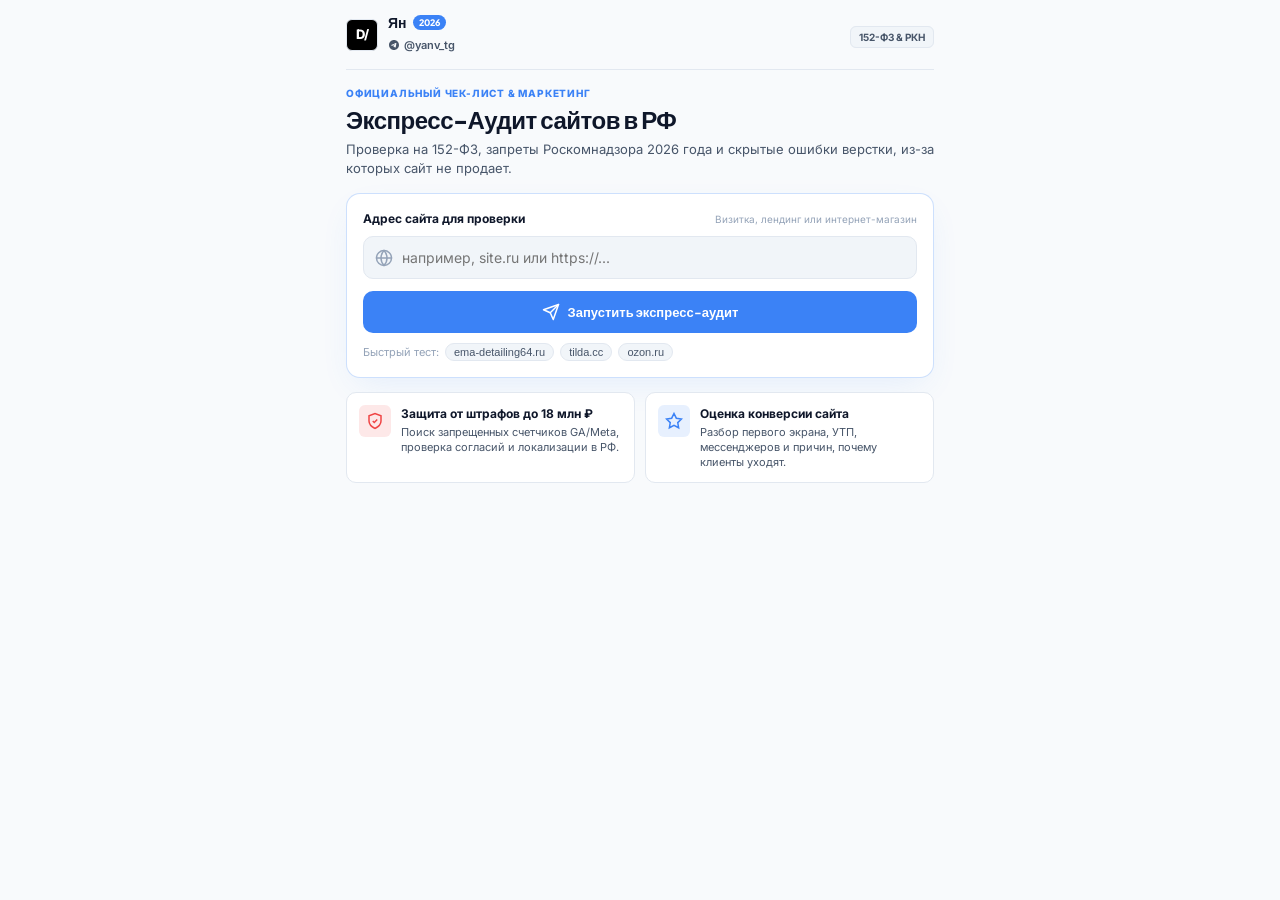
==== commit ed12802b: "feat: complete UI polish, executive summary, PDF report fixes, and subscription gate" ====
--- a/public/index.html
+++ b/public/index.html
@@ -6,20 +6,20 @@
   <title>Экспресс-Аудит сайтов 2026 | @yanv_tg</title>
   <!-- Telegram WebApp SDK -->
   <script src="https://telegram.org/js/telegram-web-app.js"></script>
-  <!-- Inter font with tight typography -->
+  <!-- Plus Jakarta Sans & Inter fonts -->
   <link rel="preconnect" href="https://fonts.googleapis.com">
   <link rel="preconnect" href="https://fonts.gstatic.com" crossorigin>
-  <link href="https://fonts.googleapis.com/css2?family=Inter:wght@400;500;600;700;800&display=swap" rel="stylesheet">
+  <link href="https://fonts.googleapis.com/css2?family=Inter:wght@400;500;600;700&family=Plus+Jakarta+Sans:wght@600;700;800&display=swap" rel="stylesheet">
   <link rel="stylesheet" href="style.css" />
 </head>
 <body>
   <div id="app" class="app-container">
-    <!-- Top Bar -->
+    <!-- Top Navigation Bar (Single clean navigation) -->
     <header class="top-nav">
       <div class="nav-left">
-        <button id="btn-back-home" class="btn-back" style="display: none;" title="На главный экран">
+        <button id="btn-back-home" class="btn-back" style="display: none;" title="Назад на главную">
           <svg width="18" height="18" viewBox="0 0 24 24" fill="none" stroke="currentColor" stroke-width="2" stroke-linecap="round" stroke-linejoin="round"><path d="m15 18-6-6 6-6"/></svg>
-          <span>На главную</span>
+          <span>Назад</span>
         </button>
         <div class="brand-group" id="header-brand">
           <div class="brand-badge">D/</div>
@@ -36,84 +36,87 @@
         </div>
       </div>
       <div class="nav-right">
-        <span class="compliance-tag">РКН & 152-ФЗ</span>
+        <span class="compliance-tag">152-ФЗ & РКН</span>
       </div>
     </header>
 
-    <!-- Main Views -->
+    <!-- Main Content Area -->
     <main class="main-content">
-      <!-- 1. Input Screen -->
+      <!-- 1. Input View -->
       <section id="input-card" class="view-panel">
         <div class="hero-intro">
-          <div class="sub-kicker">ЮРИДИЧЕСКИЙ ЧЕК-ЛИСТ & КОНВЕРСИЯ</div>
+          <div class="sub-kicker">ОФИЦИАЛЬНЫЙ ЧЕК-ЛИСТ & МАРКЕТИНГ</div>
           <h1 class="hero-title">Экспресс-Аудит сайтов в РФ</h1>
           <p class="hero-subtitle">
-            Проверьте сайт на соответствие требованиям законодательства 2026 года, риски штрафов Роскомнадзора и ошибки, убивающие заявки.
+            Проверка на 152-ФЗ, запреты Роскомнадзора 2026 года и скрытые ошибки верстки, из-за которых сайт не продает.
           </p>
         </div>
 
         <div class="card search-card">
-          <label for="site-url" class="field-label">Адрес сайта для анализа:</label>
+          <div class="search-header-row">
+            <label for="site-url" class="field-label">Адрес сайта для проверки</label>
+            <span class="field-hint">Визитка, лендинг или интернет-магазин</span>
+          </div>
           <div class="input-field">
             <svg class="field-icon" width="18" height="18" viewBox="0 0 24 24" fill="none" stroke="currentColor" stroke-width="2" stroke-linecap="round" stroke-linejoin="round"><circle cx="12" cy="12" r="10"/><path d="M12 2a14.5 14.5 0 0 0 0 20 14.5 14.5 0 0 0 0-20"/><path d="M2 12h20"/></svg>
             <input type="text" id="site-url" placeholder="например, site.ru или https://..." autocomplete="off" />
-            <button id="btn-clear" class="btn-icon-clear" style="display: none;">
+            <button id="btn-clear" class="btn-icon-clear" style="display: none;" title="Очистить">
               <svg width="14" height="14" viewBox="0 0 24 24" fill="none" stroke="currentColor" stroke-width="2" stroke-linecap="round" stroke-linejoin="round"><path d="M18 6 6 18"/><path d="m6 6 12 12"/></svg>
             </button>
           </div>
 
           <button id="btn-submit" class="btn btn-primary">
             <svg width="18" height="18" viewBox="0 0 24 24" fill="none" stroke="currentColor" stroke-width="2" stroke-linecap="round" stroke-linejoin="round"><path d="m22 2-7 20-4-9-9-4Z"/><path d="M22 2 11 13"/></svg>
-            <span>Запустить аудит сайта</span>
+            <span>Запустить экспресс-аудит</span>
           </button>
 
           <div class="quick-row">
-            <span class="quick-label">Попробовать:</span>
+            <span class="quick-label">Быстрый тест:</span>
             <button class="quick-chip" data-url="ema-detailing64.ru">ema-detailing64.ru</button>
             <button class="quick-chip" data-url="tilda.cc">tilda.cc</button>
             <button class="quick-chip" data-url="ozon.ru">ozon.ru</button>
           </div>
         </div>
 
-        <!-- Trust Feature Cards -->
+        <!-- Trust Highlights -->
         <div class="features-grid">
           <div class="feature-item">
             <div class="feat-icon feat-red">
               <svg width="18" height="18" viewBox="0 0 24 24" fill="none" stroke="currentColor" stroke-width="2"><path d="M12 22s8-4 8-10V5l-8-3-8 3v7c0 6 8 10 8 10"/><path d="m9 12 2 2 4-4"/></svg>
             </div>
             <div>
-              <div class="feat-title">Защита от штрафов</div>
-              <div class="feat-desc">Проверка 152-ФЗ, запрета GA, предустановленных галочек и локализации в РФ.</div>
+              <div class="feat-title">Защита от штрафов до 18 млн ₽</div>
+              <div class="feat-desc">Поиск запрещенных счетчиков GA/Meta, проверка согласий и локализации в РФ.</div>
             </div>
           </div>
           <div class="feature-item">
             <div class="feat-icon feat-blue">
-              <svg width="18" height="18" viewBox="0 0 24 24" fill="none" stroke="currentColor" stroke-width="2"><circle cx="12" cy="12" r="10"/><path d="M16 8h-6a2 2 0 1 0 0 4h4a2 2 0 1 1 0 4H8"/><path d="M12 18V6"/></svg>
+              <svg width="18" height="18" viewBox="0 0 24 24" fill="none" stroke="currentColor" stroke-width="2"><polygon points="12 2 15.09 8.26 22 9.27 17 14.14 18.18 21.02 12 17.77 5.82 21.02 7 14.14 2 9.27 8.91 8.26 12 2"/></svg>
             </div>
             <div>
-              <div class="feat-title">Точный контекст</div>
-              <div class="feat-desc">Распознает сайты услуг без онлайн-кассы и не требует лишних оферт магазина.</div>
-            </div>
-          </div>
-        </div>
-      </section>
-
-      <!-- 2. Loading State -->
+              <div class="feat-title">Оценка конверсии сайта</div>
+              <div class="feat-desc">Разбор первого экрана, УТП, мессенджеров и причин, почему клиенты уходят.</div>
+            </div>
+          </div>
+        </div>
+      </section>
+
+      <!-- 2. Loading Scanner -->
       <section id="loading-card" class="card loading-card" style="display: none;">
         <div class="scanner-anim">
           <div class="pulse-ring"></div>
           <div class="scanner-core">
-            <svg width="24" height="24" viewBox="0 0 24 24" fill="none" stroke="currentColor" stroke-width="2"><circle cx="12" cy="12" r="10"/><path d="M12 2a14.5 14.5 0 0 0 0 20 14.5 14.5 0 0 0 0-20"/><path d="M2 12h20"/></svg>
-          </div>
-        </div>
-        <h3 class="loading-title">Идет сканирование сайта</h3>
+            <svg width="22" height="22" viewBox="0 0 24 24" fill="none" stroke="currentColor" stroke-width="2"><circle cx="12" cy="12" r="10"/><path d="M12 2a14.5 14.5 0 0 0 0 20 14.5 14.5 0 0 0 0-20"/><path d="M2 12h20"/></svg>
+          </div>
+        </div>
+        <h3 class="loading-title">Идет глубокое сканирование</h3>
         <p id="loading-domain" class="loading-domain"></p>
         <div class="step-progress">
-          <div id="step-1" class="step-line active"><span>1</span> Подключение к серверу, проверка SSL и хостинга...</div>
-          <div id="step-2" class="step-line"><span>2</span> Анализ форм, согласий и 152-ФЗ...</div>
-          <div id="step-3" class="step-line"><span>3</span> Поиск скрытых счетчиков Google и Meta...</div>
-          <div id="step-4" class="step-line"><span>4</span> Русификация и доступность по стандартам 2026...</div>
-          <div id="step-5" class="step-line"><span>5</span> Аудит оффера, точек контакта и конверсии...</div>
+          <div id="step-1" class="step-line active"><span>1</span> Сервер, протокол HTTPS и геолокация хостинга</div>
+          <div id="step-2" class="step-line"><span>2</span> Проверка веб-форм, согласий и 152-ФЗ</div>
+          <div id="step-3" class="step-line"><span>3</span> Поиск запрещенных счетчиков Google Analytics и Meta</div>
+          <div id="step-4" class="step-line"><span>4</span> Стандарты 2026: русификация и ГОСТ доступности</div>
+          <div id="step-5" class="step-line"><span>5</span> Оффер первого экрана, мессенджеры и конверсия</div>
         </div>
       </section>
 
@@ -122,73 +125,75 @@
         <div class="err-icon">
           <svg width="24" height="24" viewBox="0 0 24 24" fill="none" stroke="currentColor" stroke-width="2"><circle cx="12" cy="12" r="10"/><line x1="12" y1="8" x2="12" y2="12"/><line x1="12" y1="16" x2="12.01" y2="16"/></svg>
         </div>
-        <h3 class="error-title">Не удалось выполнить аудит</h3>
+        <h3 class="error-title">Не удалось выполнить проверку</h3>
         <p id="error-message" class="error-message"></p>
         <button id="btn-retry" class="btn btn-secondary">Попробовать снова</button>
       </section>
 
       <!-- 4. Results View -->
       <section id="results-view" style="display: none;">
-        <!-- Return / Action Header -->
-        <div class="results-action-bar">
-          <button id="btn-back-results" class="btn-action-back">
-            <svg width="16" height="16" viewBox="0 0 24 24" fill="none" stroke="currentColor" stroke-width="2"><path d="m15 18-6-6 6-6"/></svg>
-            <span>На главный экран</span>
-          </button>
-          <button id="btn-download-pdf" class="btn-action-pdf">
-            <svg width="16" height="16" viewBox="0 0 24 24" fill="none" stroke="currentColor" stroke-width="2"><path d="M21 15v4a2 2 0 0 1-2 2H5a2 2 0 0 1-2-2v-4"/><polyline points="7 10 12 15 17 10"/><line x1="12" y1="15" x2="12" y2="3"/></svg>
+        <!-- Top Action Row -->
+        <div class="results-header-bar">
+          <div class="site-title-box">
+            <h2 id="res-domain" class="res-domain-title">site.ru</h2>
+            <div class="site-chips">
+              <span id="res-cms-chip" class="chip chip-neutral">Сайт / HTML</span>
+              <span id="res-ssl-chip" class="chip chip-ssl">HTTPS</span>
+            </div>
+          </div>
+          <button id="btn-download-pdf" class="btn-pdf-download">
+            <svg width="15" height="15" viewBox="0 0 24 24" fill="none" stroke="currentColor" stroke-width="2"><path d="M21 15v4a2 2 0 0 1-2 2H5a2 2 0 0 1-2-2v-4"/><polyline points="7 10 12 15 17 10"/><line x1="12" y1="15" x2="12" y2="3"/></svg>
             <span>Скачать PDF</span>
           </button>
         </div>
 
-        <!-- NEW: Executive Summary Card (Короткий и понятный обзор) -->
+        <!-- Executive Summary (Короткий и четкий обзор) -->
         <div class="card executive-summary-card">
-          <div class="summary-top">
-            <div class="verdict-header">
-              <span id="exec-badge" class="verdict-badge">Внимание</span>
-              <h2 id="exec-title" class="verdict-headline">Экспресс-сводка сайта</h2>
-            </div>
-            <div class="site-type-badge" id="exec-site-type">Сайт услуг</div>
-          </div>
-
-          <!-- Quick Takeaway Bullets -->
-          <div id="exec-takeaways" class="takeaways-list">
-            <!-- Dynamically populated key points -->
-          </div>
-
-          <!-- 3 Quick Numbers -->
-          <div class="snapshot-metrics">
-            <div class="snapshot-col">
-              <div class="snap-label">Юр. готовность</div>
-              <div class="snap-val" id="snap-legal">24 / 27</div>
-            </div>
-            <div class="snapshot-col">
-              <div class="snap-label">Риск штрафа за формы</div>
-              <div class="snap-val" id="snap-fine-form">0 ₽</div>
-            </div>
-            <div class="snapshot-col">
-              <div class="snap-label">Хостинг</div>
-              <div class="snap-val" id="snap-hosting">TimeWeb (РФ)</div>
-            </div>
-          </div>
-
-          <!-- Deep-dive anchor trigger -->
-          <button id="btn-scroll-details" class="btn-details-link">
-            <span>Смотреть подробный разбор по пунктам</span>
+          <div class="exec-head-block">
+            <div class="exec-status-row">
+              <span id="exec-badge" class="verdict-pill">Внимание</span>
+              <span id="exec-site-type" class="site-type-label">Сайт услуг / Визитка</span>
+            </div>
+            <h3 id="exec-title" class="exec-headline">Главный вердикт сайта</h3>
+          </div>
+
+          <!-- Key Takeaways -->
+          <div id="exec-takeaways" class="takeaways-box">
+            <!-- Dynamic bullets -->
+          </div>
+
+          <!-- 3 Quick Metric Cards (Zero overflow) -->
+          <div class="snapshot-grid">
+            <div class="snap-card">
+              <div class="snap-kicker">Готовность 2026</div>
+              <div class="snap-digit" id="snap-legal">24 / 27</div>
+            </div>
+            <div class="snap-card">
+              <div class="snap-kicker">Штраф за формы</div>
+              <div class="snap-digit" id="snap-fine-form">0 ₽</div>
+            </div>
+            <div class="snap-card">
+              <div class="snap-kicker">Сервер хостинга</div>
+              <div class="snap-digit" id="snap-hosting">РФ</div>
+            </div>
+          </div>
+
+          <button id="btn-scroll-details" class="btn-expand-details">
+            <span>Смотреть подробный разбор нарушений</span>
             <svg width="14" height="14" viewBox="0 0 24 24" fill="none" stroke="currentColor" stroke-width="2"><path d="m6 9 6 6 6-6"/></svg>
           </button>
         </div>
 
-        <!-- Tabs Nav for In-depth view -->
+        <!-- In-Depth Section (Details & Breakdown) -->
         <div id="deep-dive-section" class="details-section">
           <div class="tabs-nav">
             <button class="tab-btn active" data-tab="tab-legal">
               <svg width="16" height="16" viewBox="0 0 24 24" fill="none" stroke="currentColor" stroke-width="2"><path d="M12 22s8-4 8-10V5l-8-3-8 3v7c0 6 8 10 8 10"/></svg>
-              <span>Юридический аудит (27 пунктов)</span>
+              <span>Юридический аудит (27)</span>
             </button>
             <button class="tab-btn" data-tab="tab-marketing">
               <svg width="16" height="16" viewBox="0 0 24 24" fill="none" stroke="currentColor" stroke-width="2"><polygon points="12 2 15.09 8.26 22 9.27 17 14.14 18.18 21.02 12 17.77 5.82 21.02 7 14.14 2 9.27 8.91 8.26 12 2"/></svg>
-              <span>Конверсия (<span id="res-marketing-score">0</span>/100)</span>
+              <span>Продажи (<span id="res-marketing-score">0</span>/100)</span>
             </button>
           </div>
 
@@ -210,8 +215,8 @@
           <div id="tab-marketing" class="tab-content">
             <div class="card marketing-card">
               <div class="marketing-intro">
-                <h3>Аудит продаж: почему сайт теряет клиентов</h3>
-                <p>Анализ первого экрана, ясности предложения, удобства связи и вида ссылки в мессенджерах.</p>
+                <h3>Маркетинг и конверсия: почему сайт теряет клиентов</h3>
+                <p>Разбор первого экрана, структуры УТП, мессенджеров и отображения ссылки в Telegram.</p>
               </div>
               <div id="marketing-items-container" class="marketing-list">
                 <!-- Dynamically populated -->
@@ -220,20 +225,20 @@
           </div>
         </div>
 
-        <!-- Utility Action Bar -->
+        <!-- Copy Summary Action -->
         <div class="util-row">
           <button id="btn-copy-summary" class="btn btn-secondary">
             <svg width="16" height="16" viewBox="0 0 24 24" fill="none" stroke="currentColor" stroke-width="2"><rect width="14" height="14" x="8" y="8" rx="2" ry="2"/><path d="M4 16c-1.1 0-2-.9-2-2V4c0-1.1.9-2 2-2h10c1.1 0 2 .9 2 2"/></svg>
-            <span>Скопировать выжимку для клиента</span>
-          </button>
-        </div>
-
-        <!-- Lead Generation Box (Author CTA) -->
+            <span>Скопировать текстовую выжимку</span>
+          </button>
+        </div>
+
+        <!-- Author Lead Magnet Card -->
         <div class="card author-card">
           <div class="author-badge">АУДИТ ПОД КЛЮЧ</div>
-          <h3 class="author-title">Нужен персональный аудит или доработка сайта?</h3>
+          <h3 class="author-title">Нужен аудит сайта под ключ?</h3>
           <p class="author-desc">
-            Проверим ваш сайт на скрытые трекеры, защитим от блокировок РКН и доработаем конверсию.
+            Проверим ваш сайт на скрытые зарубежные счетчики, соответствие формам сбора данных и требованиям реестра Роскомнадзора. Устраним уязвимости до официальной проверки.
           </p>
           <div class="author-actions">
             <a href="https://t.me/yanv_tg" target="_blank" class="btn btn-tg-channel">
@@ -242,14 +247,37 @@
             </a>
             <a href="https://t.me/yanvtg" target="_blank" class="btn btn-tg-contact">
               <svg width="16" height="16" viewBox="0 0 24 24" fill="none" stroke="currentColor" stroke-width="2"><path d="m3 21 1.9-5.7a8.5 8.5 0 1 1 3.8 3.8z"/></svg>
-              <span>Написать автору: @yanvtg</span>
+              <span>Связаться с автором: @yanvtg</span>
             </a>
           </div>
         </div>
       </section>
     </main>
 
-    <!-- Toast -->
+    <!-- 5. Mandatory Subscription Gate Modal -->
+    <div id="sub-modal" class="modal-backdrop" style="display: none;">
+      <div class="modal-card">
+        <div class="modal-badge-icon">
+          <svg width="32" height="32" viewBox="0 0 24 24" fill="currentColor"><path d="M12 2C6.48 2 2 6.48 2 12s4.48 10 10 10 10-4.48 10-10S17.52 2 12 2zm4.64 6.8c-.15 1.58-.8 5.42-1.13 7.19-.14.75-.42 1-.68 1.03-.58.05-1.02-.38-1.58-.75-.88-.58-1.38-.94-2.23-1.5-.99-.65-.35-1.01.22-1.59.15-.15 2.71-2.48 2.76-2.69a.2.2 0 00-.05-.18c-.06-.05-.14-.03-.21-.02-.09.02-1.49.95-4.22 2.79-.4.27-.76.41-1.08.4-.36-.01-1.04-.2-1.55-.37-.63-.2-1.12-.31-1.08-.66.02-.18.27-.36.74-.55 2.92-1.27 4.86-2.11 5.83-2.51 2.78-1.16 3.35-1.36 3.73-1.36.08 0 .27.02.39.12.1.08.13.19.14.27-.01.06.01.24 0 .38z"/></svg>
+        </div>
+        <h3 class="modal-title">Подпишитесь на канал для аудита</h3>
+        <p class="modal-desc">
+          Сервис экспресс-аудита предоставляется бесплатно подписчикам Telegram-канала <b>@yanv_tg</b> о веб-дизайне, Tilda и защите сайтов.
+        </p>
+        <div class="modal-actions">
+          <a href="https://t.me/yanv_tg" target="_blank" class="btn btn-primary btn-modal-join" id="btn-modal-channel">
+            <svg width="18" height="18" viewBox="0 0 24 24" fill="currentColor"><path d="M12 2C6.48 2 2 6.48 2 12s4.48 10 10 10 10-4.48 10-10S17.52 2 12 2zm4.64 6.8c-.15 1.58-.8 5.42-1.13 7.19-.14.75-.42 1-.68 1.03-.58.05-1.02-.38-1.58-.75-.88-.58-1.38-.94-2.23-1.5-.99-.65-.35-1.01.22-1.59.15-.15 2.71-2.48 2.76-2.69a.2.2 0 00-.05-.18c-.06-.05-.14-.03-.21-.02-.09.02-1.49.95-4.22 2.79-.4.27-.76.41-1.08.4-.36-.01-1.04-.2-1.55-.37-.63-.2-1.12-.31-1.08-.66.02-.18.27-.36.74-.55 2.92-1.27 4.86-2.11 5.83-2.51 2.78-1.16 3.35-1.36 3.73-1.36.08 0 .27.02.39.12.1.08.13.19.14.27-.01.06.01.24 0 .38z"/></svg>
+            <span>1. Подписаться на @yanv_tg</span>
+          </a>
+          <button class="btn btn-secondary" id="btn-modal-verify">
+            <svg width="18" height="18" viewBox="0 0 24 24" fill="none" stroke="currentColor" stroke-width="2"><polyline points="20 6 9 17 4 12"/></svg>
+            <span>2. Я подписался, продолжить</span>
+          </button>
+        </div>
+      </div>
+    </div>
+
+    <!-- Toast Notification -->
     <div id="toast" class="toast">Отчет скопирован в буфер!</div>
   </div>
 
--- a/public/style.css
+++ b/public/style.css
@@ -1,13 +1,16 @@
 /* =========================================================
-   Executive Modern Design System (Zero Cringe Emojis)
+   Executive Tech-Luxury Theme (Plus Jakarta Sans + Inter)
    ========================================================= */
 :root {
+  --font-heading: 'Plus Jakarta Sans', -apple-system, sans-serif;
+  --font-body: 'Inter', -apple-system, BlinkMacSystemFont, 'Segoe UI', Roboto, sans-serif;
+
   --bg-main: #090d16;
   --card-bg: #111827;
   --card-subtle: #172033;
   --card-hover: #1e293b;
   --border-subtle: rgba(255, 255, 255, 0.08);
-  --border-focus: #3b82f6;
+  --border-highlight: rgba(59, 130, 246, 0.35);
 
   --text-primary: #f8fafc;
   --text-secondary: #94a3b8;
@@ -26,7 +29,6 @@
   --radius-sm: 10px;
   --radius-md: 14px;
   --radius-lg: 20px;
-  --shadow-card: 0 10px 30px -10px rgba(0, 0, 0, 0.5);
 }
 
 @media (prefers-color-scheme: light) {
@@ -36,10 +38,10 @@
     --card-subtle: #f1f5f9;
     --card-hover: #e2e8f0;
     --border-subtle: #e2e8f0;
+    --border-highlight: rgba(59, 130, 246, 0.4);
     --text-primary: #0f172a;
     --text-secondary: #475569;
     --text-muted: #94a3b8;
-    --shadow-card: 0 10px 25px -5px rgba(0, 0, 0, 0.05);
   }
 }
 
@@ -51,23 +53,27 @@
 }
 
 body {
-  font-family: 'Inter', -apple-system, BlinkMacSystemFont, 'Segoe UI', Roboto, sans-serif;
+  font-family: var(--font-body);
   background-color: var(--bg-main);
   color: var(--text-primary);
   line-height: 1.5;
   -webkit-font-smoothing: antialiased;
   min-height: 100vh;
-  padding-bottom: 32px;
+  padding-bottom: 36px;
+}
+
+h1, h2, h3, .brand-name, .hero-title, .exec-headline, .btn {
+  font-family: var(--font-heading);
 }
 
 .app-container {
   max-width: 620px;
   margin: 0 auto;
-  padding: 14px 16px;
+  padding: 12px 16px;
 }
 
 /* =========================================================
-   Top Bar Navigation
+   Top Navigation
    ========================================================= */
 .top-nav {
   display: flex;
@@ -94,7 +100,7 @@
   padding: 6px 12px;
   border-radius: var(--radius-sm);
   font-size: 12px;
-  font-weight: 600;
+  font-weight: 700;
   cursor: pointer;
   transition: all 0.2s;
 }
@@ -111,13 +117,13 @@
 }
 
 .brand-badge {
-  width: 34px;
-  height: 34px;
+  width: 32px;
+  height: 32px;
   background: #000000;
   border: 1px solid var(--border-subtle);
   color: #ffffff;
   font-weight: 800;
-  font-size: 14px;
+  font-size: 13px;
   border-radius: var(--radius-xs);
   display: flex;
   align-items: center;
@@ -130,16 +136,15 @@
   align-items: center;
   gap: 6px;
   font-size: 14px;
-  font-weight: 700;
-  line-height: 1.2;
+  font-weight: 800;
 }
 
 .pill-year {
   font-size: 9px;
-  font-weight: 700;
+  font-weight: 800;
   background: var(--accent-blue);
   color: #ffffff;
-  padding: 2px 6px;
+  padding: 1px 6px;
   border-radius: 999px;
 }
 
@@ -150,7 +155,7 @@
   color: var(--text-secondary);
   font-size: 11px;
   text-decoration: none;
-  transition: color 0.2s;
+  font-weight: 600;
 }
 
 .brand-link:hover {
@@ -165,11 +170,10 @@
   border: 1px solid var(--border-subtle);
   padding: 4px 8px;
   border-radius: var(--radius-xs);
-  letter-spacing: 0.3px;
 }
 
 /* =========================================================
-   Hero Header
+   Hero Section
    ========================================================= */
 .hero-intro {
   margin-bottom: 16px;
@@ -177,18 +181,18 @@
 
 .sub-kicker {
   font-size: 10px;
-  font-weight: 700;
+  font-weight: 800;
   color: var(--accent-blue);
   letter-spacing: 0.8px;
   margin-bottom: 4px;
 }
 
 .hero-title {
-  font-size: 22px;
+  font-size: 24px;
   font-weight: 800;
   letter-spacing: -0.5px;
   margin-bottom: 6px;
-  line-height: 1.25;
+  line-height: 1.2;
 }
 
 .hero-subtitle {
@@ -198,7 +202,7 @@
 }
 
 /* =========================================================
-   Cards
+   Search Card & Inputs
    ========================================================= */
 .card {
   background: var(--card-bg);
@@ -206,15 +210,29 @@
   border-radius: var(--radius-md);
   padding: 16px;
   margin-bottom: 14px;
-  box-shadow: var(--shadow-card);
+}
+
+.search-card {
+  box-shadow: 0 12px 35px -10px rgba(59, 130, 246, 0.12);
+  border-color: rgba(59, 130, 246, 0.25);
+}
+
+.search-header-row {
+  display: flex;
+  justify-content: space-between;
+  align-items: center;
+  margin-bottom: 8px;
 }
 
 .field-label {
-  display: block;
-  font-size: 12px;
-  font-weight: 600;
-  color: var(--text-secondary);
-  margin-bottom: 8px;
+  font-size: 12px;
+  font-weight: 700;
+  color: var(--text-primary);
+}
+
+.field-hint {
+  font-size: 10px;
+  color: var(--text-muted);
 }
 
 .input-field {
@@ -244,7 +262,7 @@
 }
 
 .input-field input:focus {
-  border-color: var(--border-focus);
+  border-color: var(--accent-blue);
   background: var(--card-hover);
 }
 
@@ -270,7 +288,7 @@
   width: 100%;
   padding: 12px 16px;
   font-size: 13px;
-  font-weight: 600;
+  font-weight: 700;
   border-radius: var(--radius-sm);
   border: none;
   cursor: pointer;
@@ -431,7 +449,7 @@
 }
 
 .step-progress {
-  max-width: 360px;
+  max-width: 380px;
   margin: 0 auto;
   text-align: left;
   display: flex;
@@ -480,110 +498,136 @@
 }
 
 /* =========================================================
-   Results View & Executive Summary (КОРОТКИЙ ОБЗОР)
+   Results View Header Bar
    ========================================================= */
-.results-action-bar {
+.results-header-bar {
   display: flex;
   justify-content: space-between;
   align-items: center;
-  margin-bottom: 12px;
+  margin-bottom: 14px;
   gap: 8px;
-}
-
-.btn-action-back {
+  flex-wrap: wrap;
+}
+
+.site-title-box {
+  display: flex;
+  align-items: center;
+  gap: 8px;
+  flex-wrap: wrap;
+}
+
+.res-domain-title {
+  font-size: 18px;
+  font-weight: 800;
+  word-break: break-all;
+}
+
+.site-chips {
   display: inline-flex;
-  align-items: center;
-  gap: 6px;
-  background: var(--card-subtle);
-  border: 1px solid var(--border-subtle);
-  color: var(--text-primary);
-  padding: 8px 12px;
-  border-radius: var(--radius-sm);
-  font-size: 12px;
-  font-weight: 600;
-  cursor: pointer;
-  transition: all 0.2s;
-}
-
-.btn-action-back:hover {
-  background: var(--card-hover);
-  border-color: var(--accent-blue);
-}
-
-.btn-action-pdf {
+  gap: 4px;
+}
+
+.chip {
+  font-size: 10px;
+  font-weight: 700;
+  padding: 2px 6px;
+  border-radius: var(--radius-xs);
+  border: 1px solid var(--border-subtle);
+}
+
+.chip-neutral {
+  background: var(--card-subtle);
+  color: var(--text-secondary);
+}
+
+.chip-ssl {
+  background: var(--accent-green-bg);
+  color: var(--accent-green);
+  border-color: rgba(16, 185, 129, 0.3);
+}
+
+.btn-pdf-download {
   display: inline-flex;
   align-items: center;
   gap: 6px;
   background: #dc2626;
   color: #ffffff;
   border: none;
-  padding: 8px 14px;
+  padding: 8px 12px;
   border-radius: var(--radius-sm);
   font-size: 12px;
   font-weight: 700;
   cursor: pointer;
   transition: all 0.2s;
-}
-
-.btn-action-pdf:hover {
+  white-space: nowrap;
+}
+
+.btn-pdf-download:hover {
   background: #b91c1c;
 }
 
-/* Executive Summary Card */
+/* =========================================================
+   Executive Summary Card (NO OVERFLOW)
+   ========================================================= */
 .executive-summary-card {
   background: linear-gradient(180deg, var(--card-bg) 0%, var(--card-subtle) 100%);
   border: 1px solid var(--border-subtle);
-  position: relative;
   overflow: hidden;
-}
-
-.summary-top {
-  display: flex;
-  justify-content: space-between;
-  align-items: flex-start;
-  margin-bottom: 14px;
+  max-width: 100%;
+}
+
+.exec-head-block {
+  margin-bottom: 12px;
+}
+
+.exec-status-row {
+  display: flex;
+  align-items: center;
   gap: 8px;
-}
-
-.verdict-badge {
-  display: inline-block;
-  font-size: 11px;
-  font-weight: 700;
+  margin-bottom: 6px;
+  flex-wrap: wrap;
+  max-width: 100%;
+}
+
+.verdict-pill {
+  font-size: 10px;
+  font-weight: 800;
   padding: 3px 8px;
   border-radius: var(--radius-xs);
   text-transform: uppercase;
   letter-spacing: 0.5px;
-  margin-bottom: 4px;
-}
-
-.verdict-badge.badge-critical { background: var(--accent-red-bg); color: var(--accent-red); border: 1px solid var(--accent-red); }
-.verdict-badge.badge-high { background: var(--accent-orange-bg); color: var(--accent-orange); border: 1px solid var(--accent-orange); }
-.verdict-badge.badge-safe { background: var(--accent-green-bg); color: var(--accent-green); border: 1px solid var(--accent-green); }
-
-.verdict-headline {
-  font-size: 17px;
+  white-space: nowrap;
+}
+
+.verdict-pill.badge-critical { background: var(--accent-red-bg); color: var(--accent-red); border: 1px solid var(--accent-red); }
+.verdict-pill.badge-high { background: var(--accent-orange-bg); color: var(--accent-orange); border: 1px solid var(--accent-orange); }
+.verdict-pill.badge-safe { background: var(--accent-green-bg); color: var(--accent-green); border: 1px solid var(--accent-green); }
+
+.site-type-label {
+  font-size: 11px;
+  font-weight: 600;
+  color: var(--text-secondary);
+  background: rgba(255, 255, 255, 0.05);
+  border: 1px solid var(--border-subtle);
+  padding: 2px 8px;
+  border-radius: var(--radius-xs);
+  word-break: break-word;
+  max-width: 100%;
+}
+
+.exec-headline {
+  font-size: 16px;
   font-weight: 800;
-  line-height: 1.25;
-}
-
-.site-type-badge {
-  font-size: 10px;
-  font-weight: 700;
-  background: var(--card-hover);
-  border: 1px solid var(--border-subtle);
-  color: var(--text-secondary);
-  padding: 4px 8px;
-  border-radius: var(--radius-xs);
-  white-space: nowrap;
-}
-
-/* Takeaway List */
-.takeaways-list {
+  line-height: 1.3;
+}
+
+/* Takeaways */
+.takeaways-box {
   display: flex;
   flex-direction: column;
   gap: 6px;
   margin-bottom: 14px;
-  background: rgba(0, 0, 0, 0.2);
+  background: rgba(0, 0, 0, 0.25);
   border-radius: var(--radius-sm);
   padding: 10px 12px;
 }
@@ -594,6 +638,7 @@
   gap: 8px;
   font-size: 12px;
   line-height: 1.4;
+  word-break: break-word;
 }
 
 .takeaway-dot {
@@ -607,38 +652,44 @@
 .takeaway-dot.pos { background: var(--accent-green); }
 .takeaway-dot.neg { background: var(--accent-red); }
 
-/* Snapshot Columns */
-.snapshot-metrics {
+/* Snapshot Grid (No Overflow) */
+.snapshot-grid {
   display: grid;
   grid-template-columns: 1fr 1fr 1fr;
   gap: 8px;
   margin-bottom: 12px;
 }
 
-.snapshot-col {
+.snap-card {
   background: var(--card-bg);
   border: 1px solid var(--border-subtle);
   border-radius: var(--radius-xs);
   padding: 8px;
   text-align: center;
-}
-
-.snap-label {
+  min-width: 0;
+}
+
+.snap-kicker {
   font-size: 9px;
   font-weight: 700;
   color: var(--text-muted);
   text-transform: uppercase;
-  letter-spacing: 0.3px;
   margin-bottom: 2px;
-}
-
-.snap-val {
+  white-space: nowrap;
+  overflow: hidden;
+  text-overflow: ellipsis;
+}
+
+.snap-digit {
   font-size: 12px;
   font-weight: 800;
   color: var(--text-primary);
-}
-
-.btn-details-link {
+  white-space: nowrap;
+  overflow: hidden;
+  text-overflow: ellipsis;
+}
+
+.btn-expand-details {
   display: flex;
   align-items: center;
   justify-content: center;
@@ -648,17 +699,17 @@
   border: none;
   color: var(--accent-blue);
   font-size: 12px;
-  font-weight: 600;
+  font-weight: 700;
   cursor: pointer;
-  padding-top: 6px;
-}
-
-.btn-details-link:hover {
+  padding-top: 4px;
+}
+
+.btn-expand-details:hover {
   text-decoration: underline;
 }
 
 /* =========================================================
-   In-depth Tabs & Filter Bar
+   In-Depth Details & Checklist
    ========================================================= */
 .tabs-nav {
   display: flex;
@@ -689,13 +740,8 @@
   border-color: var(--accent-blue);
 }
 
-.tab-content {
-  display: none;
-}
-
-.tab-content.active {
-  display: block;
-}
+.tab-content { display: none; }
+.tab-content.active { display: block; }
 
 .filter-bar {
   display: flex;
@@ -727,11 +773,11 @@
 .pill-warn { color: #fde047; }
 .pill-pass { color: #86efac; }
 
-/* Blocks Container */
+/* Blocks */
 .blocks-container {
   display: flex;
   flex-direction: column;
-  gap: 10px;
+  gap: 12px;
 }
 
 .audit-block-card {
@@ -764,7 +810,7 @@
   gap: 8px;
 }
 
-/* Individual Item Card */
+/* Individual Check Item */
 .check-item {
   background: var(--card-subtle);
   border: 1px solid var(--border-subtle);
@@ -800,7 +846,7 @@
 }
 
 .item-law-ref {
-  font-size: 9px;
+  font-size: 10px;
   color: var(--text-muted);
   margin-bottom: 4px;
 }
@@ -808,7 +854,7 @@
 .item-text-body {
   font-size: 11px;
   color: var(--text-secondary);
-  line-height: 1.4;
+  line-height: 1.45;
   margin-bottom: 6px;
 }
 
@@ -825,41 +871,18 @@
   color: #93c5fd;
 }
 
-/* =========================================================
-   Marketing Tab Styles
-   ========================================================= */
-.marketing-card {
-  padding: 14px;
-}
-
-.marketing-intro h3 {
-  font-size: 14px;
-  font-weight: 700;
-  margin-bottom: 2px;
-}
-
-.marketing-intro p {
-  font-size: 11px;
-  color: var(--text-secondary);
-  margin-bottom: 12px;
-}
-
-.marketing-list {
-  display: flex;
-  flex-direction: column;
-  gap: 8px;
-}
-
-/* Utility Row */
-.util-row {
-  margin-top: 12px;
-  margin-bottom: 16px;
-}
-
-/* Lead Generation Author Card */
+/* Marketing Tab */
+.marketing-card { padding: 14px; }
+.marketing-intro h3 { font-size: 14px; font-weight: 700; margin-bottom: 2px; }
+.marketing-intro p { font-size: 11px; color: var(--text-secondary); margin-bottom: 12px; }
+.marketing-list { display: flex; flex-direction: column; gap: 8px; }
+
+.util-row { margin-top: 12px; margin-bottom: 16px; }
+
+/* Author Card */
 .author-card {
   background: linear-gradient(135deg, #111827 0%, #090d16 100%);
-  border: 1px solid rgba(59, 130, 246, 0.4);
+  border: 1px solid rgba(59, 130, 246, 0.35);
   text-align: center;
   padding: 20px 16px;
 }
@@ -876,45 +899,87 @@
   margin-bottom: 8px;
 }
 
-.author-title {
-  font-size: 15px;
+.author-title { font-size: 15px; font-weight: 800; margin-bottom: 4px; }
+.author-desc { font-size: 12px; color: var(--text-secondary); margin-bottom: 14px; line-height: 1.4; }
+.author-actions { display: flex; flex-direction: column; gap: 8px; }
+
+.btn-tg-channel { background: #2563eb; color: #ffffff; }
+.btn-tg-channel:hover { background: #1d4ed8; }
+.btn-tg-contact { background: var(--card-subtle); border: 1px solid var(--border-subtle); color: var(--text-primary); }
+.btn-tg-contact:hover { background: var(--card-hover); }
+
+/* =========================================================
+   Subscription Gate Modal
+   ========================================================= */
+.modal-backdrop {
+  position: fixed;
+  top: 0;
+  left: 0;
+  right: 0;
+  bottom: 0;
+  background: rgba(0, 0, 0, 0.75);
+  backdrop-filter: blur(8px);
+  display: flex;
+  align-items: center;
+  justify-content: center;
+  padding: 16px;
+  z-index: 99999;
+}
+
+.modal-card {
+  background: var(--card-bg);
+  border: 1px solid rgba(59, 130, 246, 0.35);
+  border-radius: var(--radius-md);
+  padding: 24px 20px;
+  max-width: 420px;
+  width: 100%;
+  text-align: center;
+  box-shadow: 0 20px 40px rgba(0, 0, 0, 0.6);
+  animation: modalPop 0.25s cubic-bezier(0.175, 0.885, 0.32, 1.275);
+}
+
+@keyframes modalPop {
+  0% { transform: scale(0.9); opacity: 0; }
+  100% { transform: scale(1); opacity: 1; }
+}
+
+.modal-badge-icon {
+  width: 56px;
+  height: 56px;
+  background: rgba(59, 130, 246, 0.15);
+  color: var(--accent-blue);
+  border-radius: 50%;
+  display: flex;
+  align-items: center;
+  justify-content: center;
+  margin: 0 auto 14px;
+}
+
+.modal-title {
+  font-size: 17px;
   font-weight: 800;
-  margin-bottom: 4px;
-}
-
-.author-desc {
+  margin-bottom: 8px;
+}
+
+.modal-desc {
   font-size: 12px;
   color: var(--text-secondary);
-  margin-bottom: 14px;
-  line-height: 1.4;
-}
-
-.author-actions {
+  line-height: 1.45;
+  margin-bottom: 18px;
+}
+
+.modal-actions {
   display: flex;
   flex-direction: column;
   gap: 8px;
 }
 
-.btn-tg-channel {
+.btn-modal-join {
   background: #2563eb;
-  color: #ffffff;
-}
-
-.btn-tg-channel:hover {
-  background: #1d4ed8;
-}
-
-.btn-tg-contact {
-  background: var(--card-subtle);
-  border: 1px solid var(--border-subtle);
-  color: var(--text-primary);
-}
-
-.btn-tg-contact:hover {
-  background: var(--card-hover);
-}
-
-/* Toast Notification */
+  color: #fff;
+}
+
+/* Toast */
 .toast {
   position: fixed;
   bottom: 24px;
@@ -928,7 +993,7 @@
   font-weight: 600;
   box-shadow: 0 4px 16px rgba(0, 0, 0, 0.4);
   transition: transform 0.3s cubic-bezier(0.175, 0.885, 0.32, 1.275);
-  z-index: 9999;
+  z-index: 999999;
 }
 
 .toast.show {
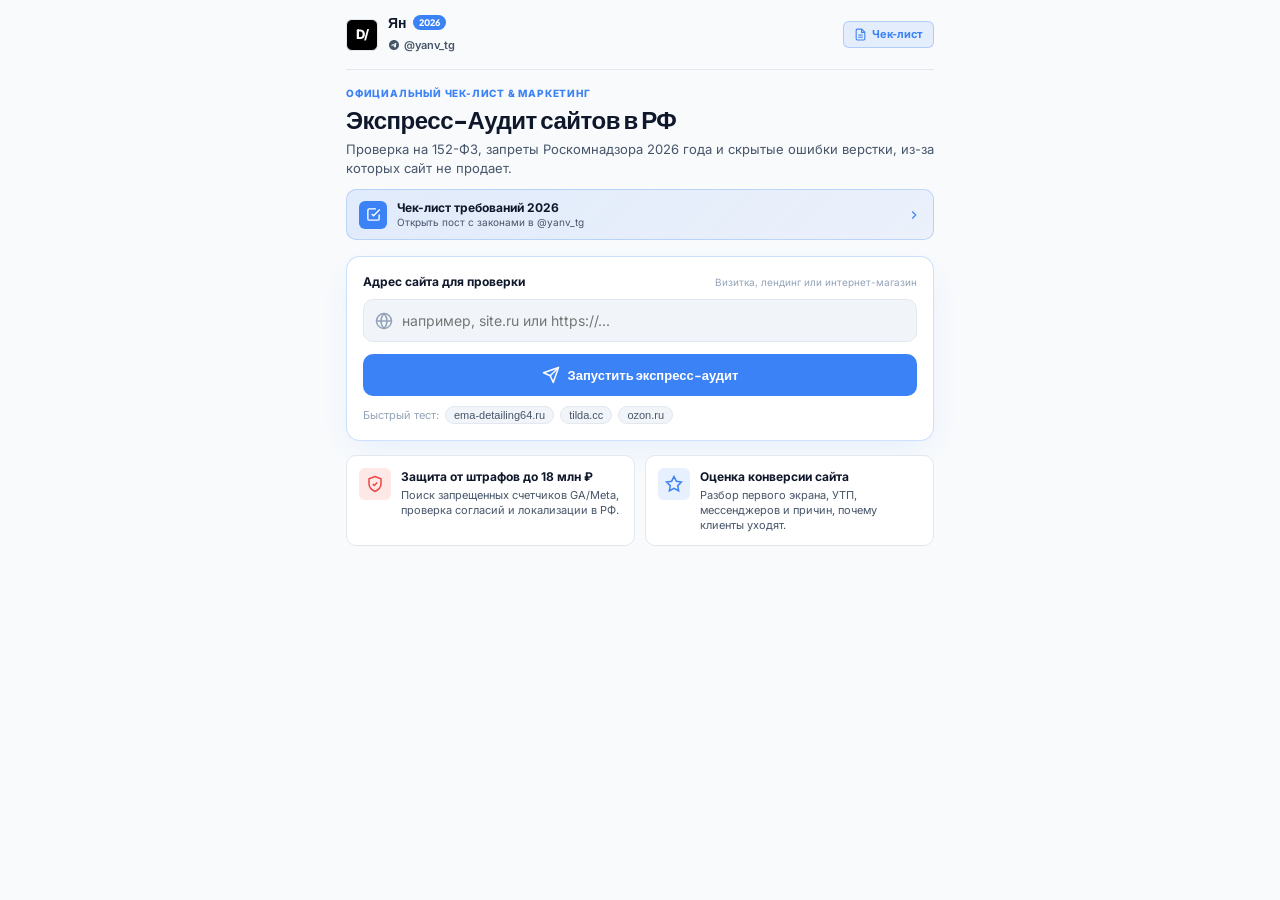
==== commit 5d850aa7: "fix(ui): minimalist results hero, uncrowded section headers, checklist link, and bot button polish" ====
--- a/public/index.html
+++ b/public/index.html
@@ -36,7 +36,10 @@
         </div>
       </div>
       <div class="nav-right">
-        <span class="compliance-tag">152-ФЗ & РКН</span>
+        <a href="https://t.me/yanv_tg/154" target="_blank" class="nav-checklist-link" title="Открыть чек-лист в Telegram">
+          <svg width="13" height="13" viewBox="0 0 24 24" fill="none" stroke="currentColor" stroke-width="2"><path d="M14 2H6a2 2 0 0 0-2 2v16a2 2 0 0 0 2 2h12a2 2 0 0 0 2-2V8z"/><polyline points="14 2 14 8 20 8"/><line x1="16" y1="13" x2="8" y2="13"/><line x1="16" y1="17" x2="8" y2="17"/></svg>
+          <span>Чек-лист</span>
+        </a>
       </div>
     </header>
 
@@ -50,6 +53,17 @@
           <p class="hero-subtitle">
             Проверка на 152-ФЗ, запреты Роскомнадзора 2026 года и скрытые ошибки верстки, из-за которых сайт не продает.
           </p>
+
+          <a href="https://t.me/yanv_tg/154" target="_blank" class="checklist-hero-banner" title="Смотреть чек-лист в Telegram">
+            <div class="cl-badge-icon">
+              <svg width="15" height="15" viewBox="0 0 24 24" fill="none" stroke="currentColor" stroke-width="2.2"><path d="M9 11l3 3L22 4"/><path d="M21 12v7a2 2 0 0 1-2 2H5a2 2 0 0 1-2-2V5a2 2 0 0 1 2-2h11"/></svg>
+            </div>
+            <div class="cl-badge-text">
+              <span class="cl-badge-headline">Чек-лист требований 2026</span>
+              <span class="cl-badge-sub">Открыть пост с законами в @yanv_tg</span>
+            </div>
+            <svg class="cl-badge-arrow" width="14" height="14" viewBox="0 0 24 24" fill="none" stroke="currentColor" stroke-width="2"><path d="m9 18 6-6-6-6"/></svg>
+          </a>
         </div>
 
         <div class="card search-card">
@@ -132,18 +146,16 @@
 
       <!-- 4. Results View -->
       <section id="results-view" style="display: none;">
-        <!-- Top Action Row -->
-        <div class="results-header-bar">
-          <div class="site-title-box">
-            <h2 id="res-domain" class="res-domain-title">site.ru</h2>
-            <div class="site-chips">
-              <span id="res-cms-chip" class="chip chip-neutral">Сайт / HTML</span>
-              <span id="res-ssl-chip" class="chip chip-ssl">HTTPS</span>
-            </div>
-          </div>
-          <button id="btn-download-pdf" class="btn-pdf-download">
+        <!-- Centered Minimal Hero Row: Domain & Download PDF -->
+        <div class="results-top-minimal">
+          <a id="res-domain-link" href="#" target="_blank" class="res-domain-minimal" title="Открыть сайт в новой вкладке">
+            <svg class="domain-globe-icon" width="18" height="18" viewBox="0 0 24 24" fill="none" stroke="currentColor" stroke-width="2"><circle cx="12" cy="12" r="10"/><path d="M12 2a14.5 14.5 0 0 0 0 20 14.5 14.5 0 0 0 0-20"/><path d="M2 12h20"/></svg>
+            <span id="res-domain">site.ru</span>
+            <svg class="domain-ext-icon" width="13" height="13" viewBox="0 0 24 24" fill="none" stroke="currentColor" stroke-width="2"><path d="M18 13v6a2 2 0 0 1-2 2H5a2 2 0 0 1-2-2V8a2 2 0 0 1 2-2h6"/><polyline points="15 3 21 3 21 9"/><line x1="10" y1="14" x2="21" y2="3"/></svg>
+          </a>
+          <button id="btn-download-pdf" class="btn-pdf-minimal" title="Скачать подробный отчет в формате PDF">
             <svg width="15" height="15" viewBox="0 0 24 24" fill="none" stroke="currentColor" stroke-width="2"><path d="M21 15v4a2 2 0 0 1-2 2H5a2 2 0 0 1-2-2v-4"/><polyline points="7 10 12 15 17 10"/><line x1="12" y1="15" x2="12" y2="3"/></svg>
-            <span>Скачать PDF</span>
+            <span>Скачать официальный PDF-отчет</span>
           </button>
         </div>
 
@@ -152,7 +164,9 @@
           <div class="exec-head-block">
             <div class="exec-status-row">
               <span id="exec-badge" class="verdict-pill">Внимание</span>
-              <span id="exec-site-type" class="site-type-label">Сайт услуг / Визитка</span>
+              <span id="exec-cms-chip" class="meta-pill">Сайт / HTML</span>
+              <span id="exec-site-type" class="meta-pill">Сайт услуг / Визитка</span>
+              <span id="exec-ssl-chip" class="meta-pill meta-ssl">HTTPS</span>
             </div>
             <h3 id="exec-title" class="exec-headline">Главный вердикт сайта</h3>
           </div>
--- a/public/style.css
+++ b/public/style.css
@@ -162,14 +162,82 @@
   color: var(--accent-blue);
 }
 
-.compliance-tag {
+.nav-checklist-link {
+  display: inline-flex;
+  align-items: center;
+  gap: 5px;
+  font-size: 11px;
+  font-weight: 700;
+  color: var(--accent-blue);
+  background: rgba(59, 130, 246, 0.1);
+  border: 1px solid rgba(59, 130, 246, 0.3);
+  padding: 4px 10px;
+  border-radius: var(--radius-xs);
+  text-decoration: none;
+  transition: all 0.2s;
+}
+
+.nav-checklist-link:hover {
+  background: rgba(59, 130, 246, 0.2);
+  border-color: var(--accent-blue);
+  transform: translateY(-1px);
+}
+
+/* Checklist Hero Banner */
+.checklist-hero-banner {
+  display: flex;
+  align-items: center;
+  gap: 10px;
+  background: linear-gradient(135deg, rgba(59, 130, 246, 0.12) 0%, rgba(37, 99, 235, 0.06) 100%);
+  border: 1px solid rgba(59, 130, 246, 0.25);
+  border-radius: var(--radius-sm);
+  padding: 10px 12px;
+  margin-top: 12px;
+  text-decoration: none;
+  transition: all 0.2s;
+}
+
+.checklist-hero-banner:hover {
+  border-color: var(--accent-blue);
+  background: linear-gradient(135deg, rgba(59, 130, 246, 0.18) 0%, rgba(37, 99, 235, 0.12) 100%);
+  transform: translateY(-1px);
+}
+
+.cl-badge-icon {
+  width: 28px;
+  height: 28px;
+  border-radius: var(--radius-xs);
+  background: var(--accent-blue);
+  color: #fff;
+  display: flex;
+  align-items: center;
+  justify-content: center;
+  flex-shrink: 0;
+}
+
+.cl-badge-text {
+  flex: 1;
+  min-width: 0;
+}
+
+.cl-badge-headline {
+  display: block;
+  font-size: 12px;
+  font-weight: 700;
+  color: var(--text-primary);
+  line-height: 1.3;
+}
+
+.cl-badge-sub {
+  display: block;
   font-size: 10px;
-  font-weight: 700;
   color: var(--text-secondary);
-  background: var(--card-subtle);
-  border: 1px solid var(--border-subtle);
-  padding: 4px 8px;
-  border-radius: var(--radius-xs);
+  line-height: 1.3;
+}
+
+.cl-badge-arrow {
+  color: var(--accent-blue);
+  flex-shrink: 0;
 }
 
 /* =========================================================
@@ -498,72 +566,83 @@
 }
 
 /* =========================================================
-   Results View Header Bar
+   Results View Centered Minimal Hero
    ========================================================= */
-.results-header-bar {
-  display: flex;
-  justify-content: space-between;
-  align-items: center;
-  margin-bottom: 14px;
+.results-top-minimal {
+  display: flex;
+  flex-direction: column;
+  align-items: center;
+  justify-content: center;
+  text-align: center;
+  gap: 12px;
+  margin-bottom: 16px;
+  padding: 14px 16px;
+  background: var(--card-subtle);
+  border: 1px solid var(--border-subtle);
+  border-radius: var(--radius-md);
+  box-shadow: 0 4px 20px rgba(0, 0, 0, 0.2);
+}
+
+.res-domain-minimal {
+  display: inline-flex;
+  align-items: center;
+  justify-content: center;
   gap: 8px;
-  flex-wrap: wrap;
-}
-
-.site-title-box {
-  display: flex;
-  align-items: center;
+  font-size: 19px;
+  font-weight: 800;
+  color: var(--text-primary);
+  text-decoration: none;
+  word-break: break-all;
+  max-width: 100%;
+  transition: color 0.2s;
+}
+
+.res-domain-minimal:hover {
+  color: var(--accent-blue);
+}
+
+.domain-globe-icon {
+  color: var(--accent-blue);
+  flex-shrink: 0;
+}
+
+.domain-ext-icon {
+  color: var(--text-muted);
+  flex-shrink: 0;
+  transition: transform 0.2s;
+}
+
+.res-domain-minimal:hover .domain-ext-icon {
+  transform: translate(2px, -2px);
+  color: var(--accent-blue);
+}
+
+.btn-pdf-minimal {
+  display: inline-flex;
+  align-items: center;
+  justify-content: center;
   gap: 8px;
-  flex-wrap: wrap;
-}
-
-.res-domain-title {
-  font-size: 18px;
-  font-weight: 800;
-  word-break: break-all;
-}
-
-.site-chips {
-  display: inline-flex;
-  gap: 4px;
-}
-
-.chip {
-  font-size: 10px;
-  font-weight: 700;
-  padding: 2px 6px;
-  border-radius: var(--radius-xs);
-  border: 1px solid var(--border-subtle);
-}
-
-.chip-neutral {
-  background: var(--card-subtle);
-  color: var(--text-secondary);
-}
-
-.chip-ssl {
-  background: var(--accent-green-bg);
-  color: var(--accent-green);
-  border-color: rgba(16, 185, 129, 0.3);
-}
-
-.btn-pdf-download {
-  display: inline-flex;
-  align-items: center;
-  gap: 6px;
-  background: #dc2626;
+  background: linear-gradient(135deg, #ef4444 0%, #dc2626 100%);
   color: #ffffff;
-  border: none;
-  padding: 8px 12px;
+  border: 1px solid rgba(255, 255, 255, 0.15);
+  box-shadow: 0 4px 14px rgba(220, 38, 38, 0.3);
+  padding: 10px 20px;
   border-radius: var(--radius-sm);
-  font-size: 12px;
+  font-size: 13px;
   font-weight: 700;
   cursor: pointer;
   transition: all 0.2s;
   white-space: nowrap;
 }
 
-.btn-pdf-download:hover {
-  background: #b91c1c;
+.btn-pdf-minimal:hover {
+  background: linear-gradient(135deg, #dc2626 0%, #b91c1c 100%);
+  box-shadow: 0 6px 20px rgba(220, 38, 38, 0.4);
+  transform: translateY(-1px);
+}
+
+.btn-pdf-minimal:active {
+  transform: scale(0.98);
 }
 
 /* =========================================================
@@ -584,7 +663,7 @@
   display: flex;
   align-items: center;
   gap: 8px;
-  margin-bottom: 6px;
+  margin-bottom: 8px;
   flex-wrap: wrap;
   max-width: 100%;
 }
@@ -603,7 +682,7 @@
 .verdict-pill.badge-high { background: var(--accent-orange-bg); color: var(--accent-orange); border: 1px solid var(--accent-orange); }
 .verdict-pill.badge-safe { background: var(--accent-green-bg); color: var(--accent-green); border: 1px solid var(--accent-green); }
 
-.site-type-label {
+.meta-pill {
   font-size: 11px;
   font-weight: 600;
   color: var(--text-secondary);
@@ -612,7 +691,18 @@
   padding: 2px 8px;
   border-radius: var(--radius-xs);
   word-break: break-word;
-  max-width: 100%;
+}
+
+.meta-pill.meta-ssl {
+  color: var(--accent-green);
+  border-color: rgba(16, 185, 129, 0.3);
+  background: var(--accent-green-bg);
+}
+
+.meta-pill.meta-no-ssl {
+  color: var(--accent-red);
+  border-color: rgba(239, 68, 68, 0.3);
+  background: var(--accent-red-bg);
 }
 
 .exec-headline {
@@ -785,29 +875,57 @@
   border: 1px solid var(--border-subtle);
   border-radius: var(--radius-sm);
   overflow: hidden;
+  box-shadow: 0 4px 16px rgba(0, 0, 0, 0.2);
 }
 
 .block-top {
-  padding: 10px 12px;
+  padding: 14px 16px;
   background: var(--card-subtle);
-  display: flex;
-  justify-content: space-between;
-  align-items: center;
-  font-size: 12px;
-  font-weight: 700;
   border-bottom: 1px solid var(--border-subtle);
-}
-
-.block-fine-badge {
-  font-size: 10px;
-  color: var(--accent-red);
-}
-
-.block-items-stack {
-  padding: 8px 10px;
   display: flex;
   flex-direction: column;
   gap: 8px;
+}
+
+.block-title-row {
+  width: 100%;
+}
+
+.block-title-text {
+  font-size: 14px;
+  font-weight: 700;
+  color: var(--text-primary);
+  line-height: 1.4;
+  margin: 0;
+  word-break: break-word;
+}
+
+.block-fine-row {
+  display: flex;
+  flex-wrap: wrap;
+}
+
+.block-fine-badge {
+  display: inline-flex;
+  align-items: center;
+  gap: 6px;
+  font-size: 11px;
+  font-weight: 700;
+  color: #f87171;
+  background: rgba(239, 68, 68, 0.12);
+  border: 1px solid rgba(239, 68, 68, 0.3);
+  padding: 4px 10px;
+  border-radius: var(--radius-xs);
+  line-height: 1.35;
+  word-break: break-word;
+  max-width: 100%;
+}
+
+.block-items-stack {
+  padding: 12px 14px;
+  display: flex;
+  flex-direction: column;
+  gap: 12px;
 }
 
 /* Individual Check Item */
@@ -815,8 +933,9 @@
   background: var(--card-subtle);
   border: 1px solid var(--border-subtle);
   border-radius: var(--radius-xs);
-  padding: 10px;
+  padding: 12px 14px;
   border-left-width: 3px;
+  transition: all 0.2s;
 }
 
 .check-item.status-failed { border-left-color: var(--accent-red); }
@@ -825,15 +944,16 @@
 
 .item-top-row {
   display: flex;
-  align-items: center;
-  gap: 6px;
-  margin-bottom: 4px;
+  align-items: flex-start;
+  gap: 8px;
+  margin-bottom: 6px;
 }
 
 .status-icon-svg {
   width: 16px;
   height: 16px;
   flex-shrink: 0;
+  margin-top: 2px;
 }
 
 .check-item.status-failed .status-icon-svg { color: var(--accent-red); }
@@ -841,34 +961,50 @@
 .check-item.status-passed .status-icon-svg { color: var(--accent-green); }
 
 .item-title-text {
-  font-size: 12px;
-  font-weight: 700;
+  font-size: 13px;
+  font-weight: 700;
+  color: var(--text-primary);
+  line-height: 1.4;
+  word-break: break-word;
+}
+
+.item-law-row {
+  margin-bottom: 6px;
 }
 
 .item-law-ref {
-  font-size: 10px;
+  font-size: 10.5px;
+  font-weight: 600;
   color: var(--text-muted);
-  margin-bottom: 4px;
+  background: rgba(255, 255, 255, 0.04);
+  border: 1px solid var(--border-subtle);
+  padding: 2px 7px;
+  border-radius: 4px;
+  display: inline-block;
+  line-height: 1.3;
 }
 
 .item-text-body {
-  font-size: 11px;
+  font-size: 12px;
   color: var(--text-secondary);
+  line-height: 1.5;
+  margin-bottom: 8px;
+  word-break: break-word;
+}
+
+.item-fix-panel {
+  background: rgba(59, 130, 246, 0.09);
+  border: 1px solid rgba(59, 130, 246, 0.22);
+  border-radius: 6px;
+  padding: 8px 10px;
+  font-size: 11.5px;
+  color: #7dd3fc;
   line-height: 1.45;
-  margin-bottom: 6px;
-}
-
-.item-fix-panel {
-  background: rgba(59, 130, 246, 0.08);
-  border-radius: 4px;
-  padding: 6px 8px;
-  font-size: 11px;
-  color: #60a5fa;
-  line-height: 1.35;
+  word-break: break-word;
 }
 
 .item-fix-panel strong {
-  color: #93c5fd;
+  color: #38bdf8;
 }
 
 /* Marketing Tab */
